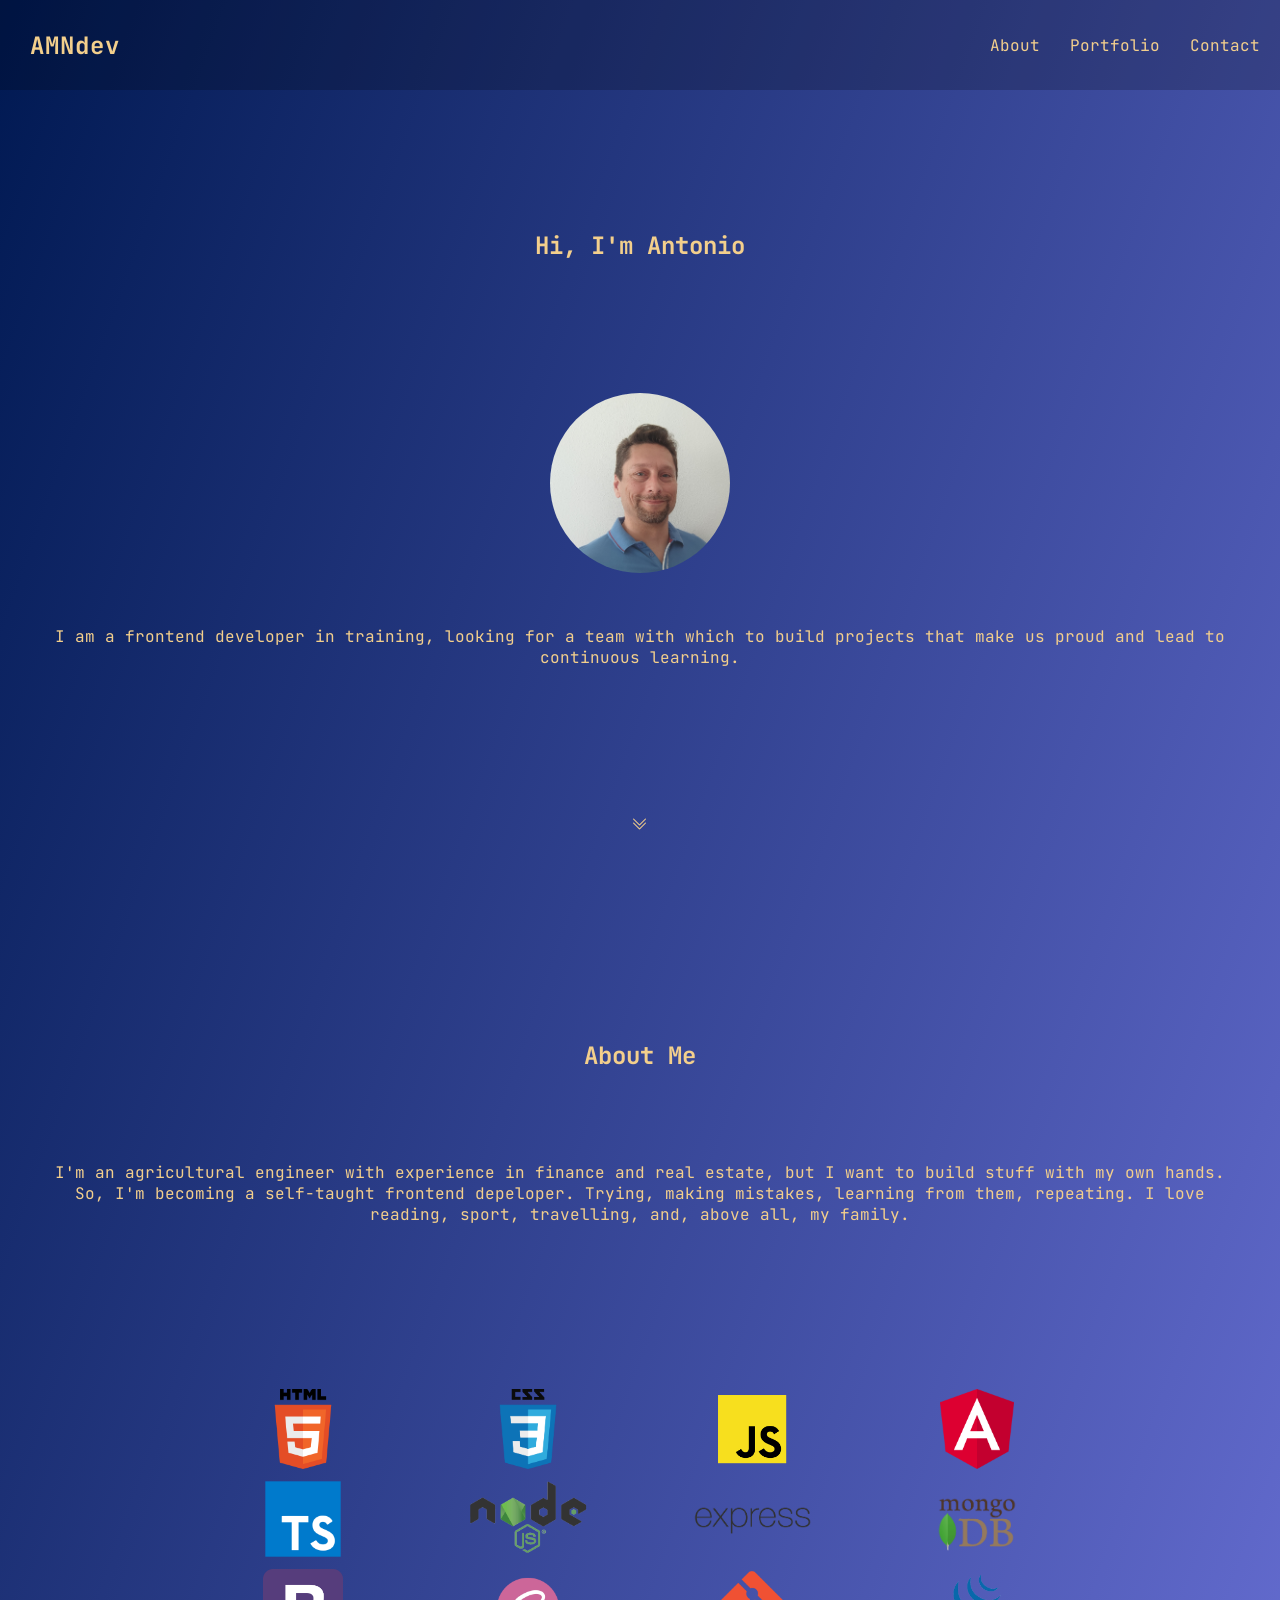
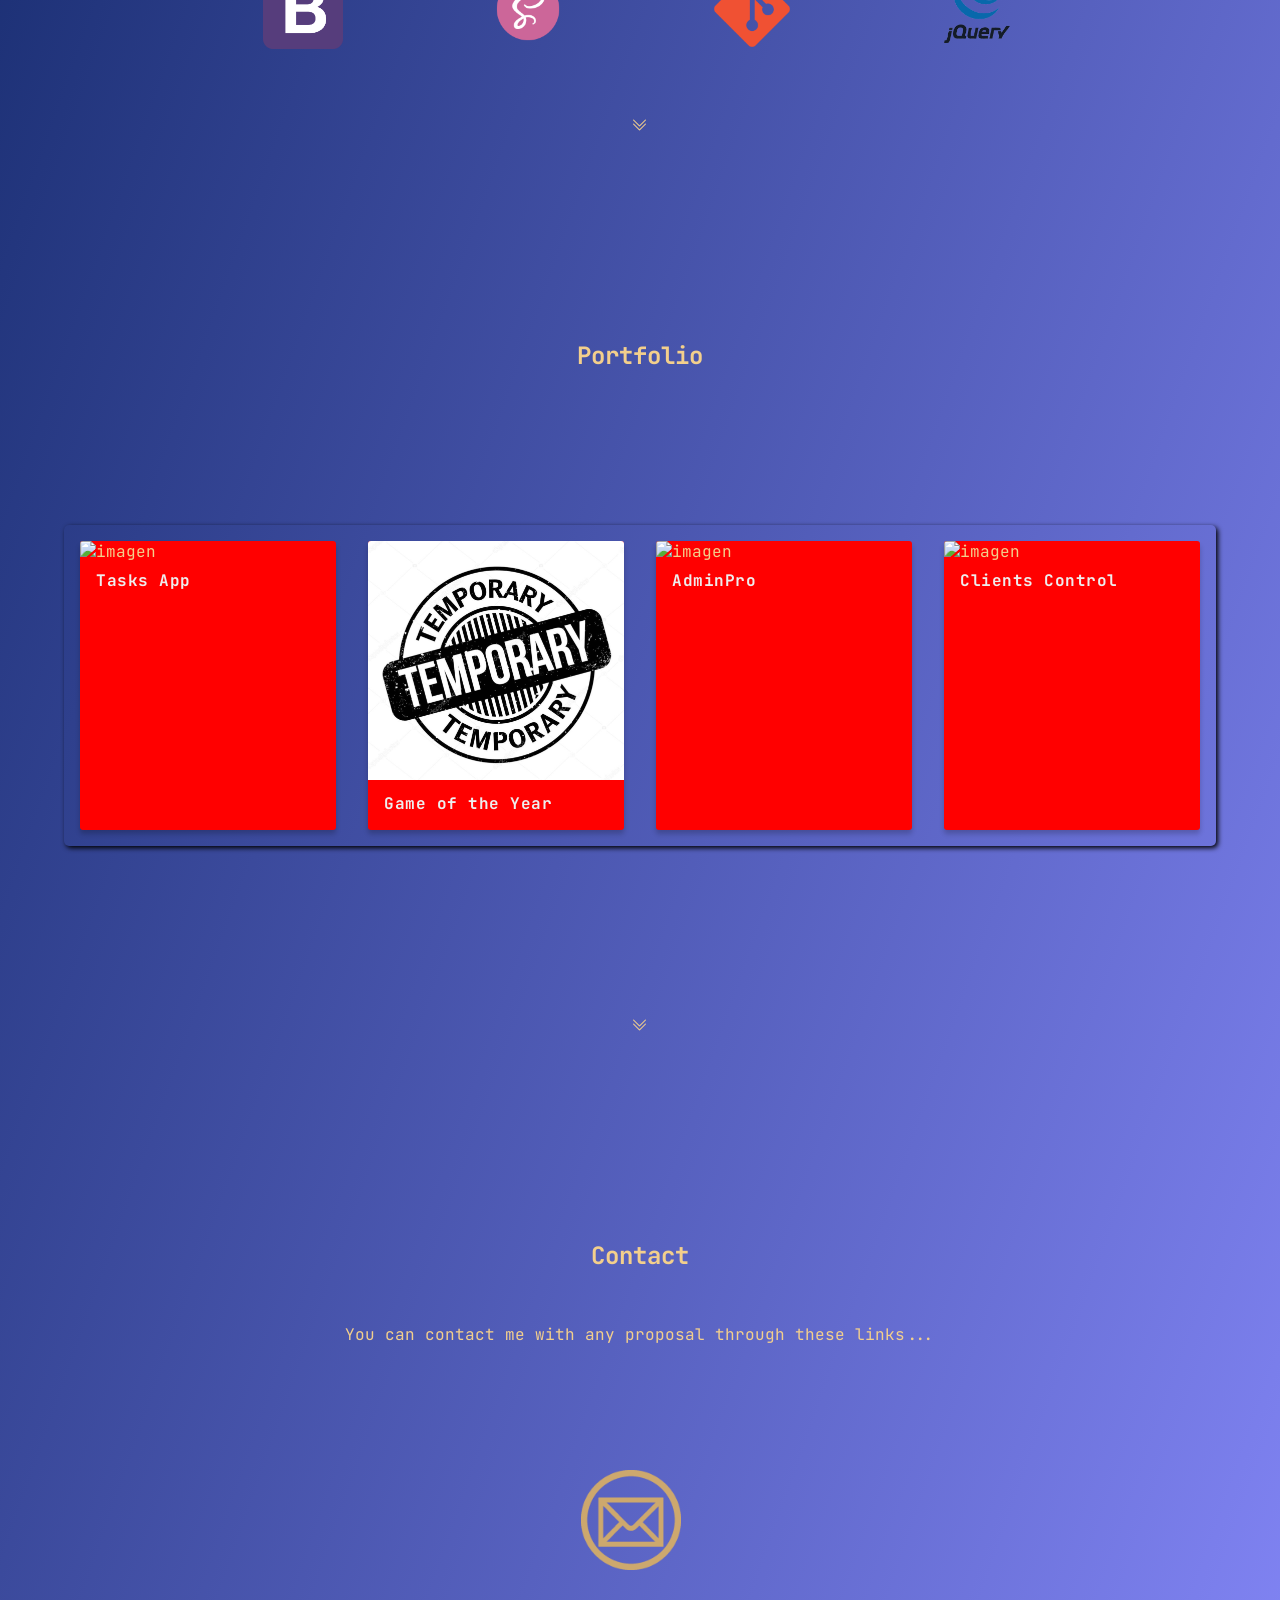
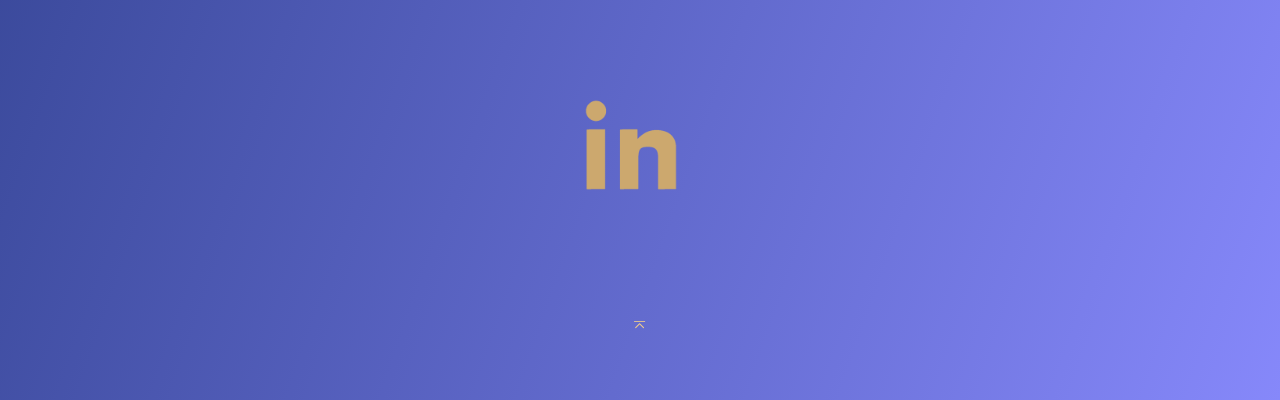
==== index.html @ 0a92b4cf "actualización porfolio" ====
<!DOCTYPE html>
<html lang="es">
  <head>
    <meta charset="UTF-8" />
    <meta http-equiv="X-UA-Compatible" content="IE=edge" />
    <meta name="viewport" content="width=device-width, initial-scale=1.0" />
    <link rel="stylesheet" href="style.css" />
    <link
      rel="stylesheet"
      href="https://cdn.jsdelivr.net/npm/bootstrap-icons@1.10.3/font/bootstrap-icons.css"
    />
    <title>AMN porftolio</title>
  </head>
  <body>
    <!-- Cabecera y menú-->
    <header id="header">
      <h1>
        <a href="#top">AMNdev</a>
      </h1>
      <nav id="nav">
        <ul>
          <li><a href="#about">About</a></li>
          <li><a href="#portfolio">Portfolio</a></li>
          <li><a href="#contact">Contact</a></li>
        </ul>
      </nav>
    </header>
    <!-- Fin de cabecera y menú -->

    <!-- Inicio Secciones -->

    <!-- sección home -->
    <section id="home">
      <h2 class="titulo">Hi, I'm Antonio</h2>

      <span class="icon">
        <img src="./assets/FotoCV.jpg" alt="image" />
      </span>
      <p>
        I am a frontend developer in training, looking for a team with which to
        build projects that make us proud and lead to continuous learning.
      </p>

      <a class="boton" href="#about">
        <button class="down">
          <i class="bi bi-chevron-double-down"></i>
        </button>
      </a>
    </section>

    <!-- sección about -->
    <section id="about">
      <h2 class="titulo">About Me</h2>

      <!-- <span class="icon">
          <img src="./assets/foto-provisional.JPG" alt="image" />
        </span> -->
      <p>
        I'm an agricultural engineer with experience in finance and real estate,
        but I want to build stuff with my own hands. So, I'm becoming a
        self-taught frontend depeloper. Trying, making mistakes, learning from
        them, repeating. I love reading, sport, travelling, and, above all, my
        family.
      </p>
      <br />
      <span class="habilidades">
        <div class="grid-item">
          <img src="./assets/html-logo.png" alt="html logo" />
        </div>
        <div class="grid-item">
          <img src="./assets/css-logo.png" alt="css logo" />
        </div>
        <div class="grid-item">
          <img src="./assets/javascript-logo.png" alt="javascript logo" />
        </div>
        <div class="grid-item">
          <img src="./assets/angular-logo.png" alt="angular logo" />
        </div>
        <div class="grid-item">
          <img src="./assets/Typescript-logo.png" alt="Typesrcript logo" />
        </div>
        <div class="grid-item">
          <img src="./assets/nodeJS-logo.png" alt="nodeJS logo" />
        </div>
        <div class="grid-item">
          <img src="./assets/express-logo.png" alt="Express logo" />
        </div>
        <div class="grid-item">
          <img src="./assets/mongodb-logo-cuadrado.png" alt="MongoDB logo" />
        </div>
        <div class="grid-item">
          <img src="./assets/bootstrap-logo.png" alt="Bootrstrap logo" />
        </div>
        <div class="grid-item">
          <img src="./assets/sass-logo.png" alt="Sass logo" />
        </div>
        <div class="grid-item">
          <img src="./assets/github-cuadrado-logo.png" alt="Github logo" />
        </div>
        <div class="grid-item">
          <img src="./assets/jQuery-logo.png" alt="jQuery logo" />
        </div>
      </span>

      <a class="boton" href="#portfolio">
        <button class="down">
          <i class="bi bi-chevron-double-down"></i>
        </button>
      </a>
    </section>

    <!-- sección portfolio -->
    <section id="portfolio">
      <h2 class="titulo">Portfolio</h2>

      <div class="container">
        <div class="card">
          <img src="./assets/Temporary.JPG" alt="imagen" />
          <div class="info">
            <h3>Tasks App</h3>
          </div>
          <div class="overview">
            <h3>Overview</h3>
            Simple tasks manager with HTML, CSS and JavaScript. Using Webpack,
            LocalStorage, SessionStorage. Project from
            <a
              href="https://www.udemy.com/course/javascript-fernando-herrera/"
              target="_blank"
              >this course</a
            >
            <hr />

            <a href="https://github.com/AMNdev/tareas-js" target="_blank"
              >Github <i class="bi bi-box-arrow-up-right"></i
            ></a>
            <br />
            <a href="https://amndev.github.io/tareas-js/" target="_blank"
              >Deployment <i class="bi bi-box-arrow-up-right"></i
            ></a>
          </div>
        </div>

        <div class="card">
          <img src="./assets/Temporary.jpg" alt="imagen" />
          <div class="info">
            <h3>Game of the Year</h3>
          </div>
          <div class="overview">
            <h3>Overview</h3>
            Real time voting app using Angular, Firebase hosting and cloud functions, Node, Express. Project from
            <a
              href="https://www.udemy.com/course/angular-avanzado-fernando-herrera/"
              target="_blank"
              >this course</a
            >
            <hr>
            <a
              href="https://firestore-grafica-8f7c4.web.app/goty"
              target="_blank"
              >Vote <i class="bi bi-box-arrow-up-right"></i
            ></a>
            <br />
            <a
              href="https://firestore-grafica-8f7c4.web.app/inicio"
              target="_blank"
              >Ranking <i class="bi bi-box-arrow-up-right"></i
            ></a>
          </div>
        </div>
        <div class="card">
          <img src="./assets/Temporary.JPG" alt="imagen" />
          <div class="info">
            <h3>AdminPro</h3>
          </div>
          <div class="overview">
            <h3>Overview</h3>
            Hospital App with MEAN stack, routes, lazy load, authentication...  Project from
            <a
              href="https://www.udemy.com/course/angular-avanzado-fernando-herrera/"
              target="_blank"
              >this course</a
            >
            <hr />
            <a
              href="https://github.com/AMNdev/angular-adv-adminpro"
              target="_blank"
              >Frontend <i class="bi bi-box-arrow-up-right"></i
            ></a>
            <br />
            <a
              href="https://github.com/AMNdev/admin-pro-backend"
              target="_blank"
              >Backend <i class="bi bi-box-arrow-up-right"></i
            ></a>
          </div>
        </div>

        <div class="card">
          <img src="./assets/Temporary.JPG" alt="imagen" />
          <div class="info">
            <h3>Clients Control</h3>
          </div>
          <div class="overview">
            <h3>Overview</h3>
            App from the course XXXX
            <hr />
            <a href="https://control-clientes-2f53d.web.app/" target="_blank"
              >Access <i class="bi bi-box-arrow-up-right"></i
            ></a>
            <br />
          </div>
        </div>
      </div>

      <a class="boton" href="#contact">
        <button class="down">
          <i class="bi bi-chevron-double-down"></i>
        </button>
      </a>
    </section>

    <!-- sección contacto -->
    <section id="contact">
      <h2 class="titulo">Contact</h2>
      <p>You can contact me with any proposal through these links...</p>

      <div id="social">
        <div class="enlaces email">
          <a href="#" class="logo">
            <img src="./assets/email2.png" alt="email" />
          </a>
          <p class="overlay">Email</p>
        </div>

        <div class="enlaces linkedin">
          <a href="#" class="logo">
            <img src="./assets/linkedin-logo-2.png" alt="LinkedIn" />
          </a>
          <p class="overlay">LinkedIn</p>
        </div>
      </div>

      <a class="boton" href="#top">
        <button class="down">
          <i class="bi bi-chevron-bar-up"></i>
        </button>
      </a>
    </section>

    <!-- Fin de Secciones -->
    <!-- Fin contenido central -->

    <!--
         <footer id="footer">
        <p>© desarrollado por WestDevelop</p>
        <p>Más en <a href="#">westdevelop.com</a></p>
      </footer> 
    -->
  </body>
</html>
---- style.css ----
/* fuentes */
@import url("https://fonts.googleapis.com/css2?family=JetBrains+Mono&display=swap");

/* variables */
:root {
  --letra: #f3cf8c;
  --color1: #001952;
  --color2: #8688fa;
}

/* Configuración general */
* {
  margin: 0;
  padding: 0;
  box-sizing: border-box;
  font-size: 1rem;
  font-family: "JetBrains Mono", monospace;
  text-decoration: none;
}

html {
  scroll-behavior: smooth;
  background: linear-gradient(to bottom right, var(--color1), var(--color2));
  color: var(--letra);
}

/* Header y footer */

header {
  width: 100%;
  height: 10vh;
  display: flex;
  justify-content: space-between;
  align-items: center;
  position: sticky;
  top: 0;
  z-index: 10;
  background: rgba(0, 0, 0, 0.2);
}

header a {
  color: var(--letra);
}

header h1 {
  display: block;
  margin: 30px;
  letter-spacing: 1px;
}
header h1 a {
  font-size: x-large;
}

header ul {
  margin-right: 10px;
}

header ul li {
  margin: 10px;
  display: inline-block;
}

header a:hover {
  text-decoration: underline;
  text-shadow: 0px 1px 5px rgba(0, 0, 0, 0.5);
}

footer {
  height: 8vh;
  text-align: center;
  display: flex;
  flex-direction: column;
  justify-content: center;
}

/* Secciones */

section {
  height: 100vh;
  width: 100%;
  display: flex;
  flex-direction: column;
  justify-content: space-between;
  align-items: center;
  align-content: center;
  padding: 50px;
}

section h2 {
  margin-top: 10vh;
  font-size: x-large;
}

section .icon img {
  height: 20vh;
  border-radius: 50%;
}

section p {
  text-align: center;
}

button {
  position: relative;
  height: 50px;
  width: 50px;
  cursor: pointer;
  font-size: larger;
  background-color: transparent;
  border-radius: 50%;
  border: none;
  color: var(--letra);
  padding: 10px;
  text-align: center;
  text-decoration: none;
  display: block;
  font-size: 16px;
  transition: 0.5s;
}

button:hover {
  background: rgba(255, 255, 255, 0.3);
}

.icon {
  height: 100px;
}

#home {
  height: 90vh;
}

/* About */

.habilidades {
  width: 80vw;
  height: 20vh;
  display: grid;
  grid-template-columns: auto auto auto auto;
  gap: 10px;
  /* justify-content: space-between; */
  /* justify-content: center; */
  justify-content: space-evenly;
  align-content: center;
}

.grid-item {
  height: 80px;
  width: 80px;
  display: flex;
  justify-content: center;
}

.grid-item img {
  height: 100%;
}

/* tarjetas Portfolio*/

.container {
  align-self: center;
  display: flex;
  flex-wrap: wrap;
  justify-content: space-around;
  overflow: auto;
  border-radius: 5px;
  box-shadow: 2px 2px 5px black;
}

.card {
  width: 20vw;
  min-width: 250px;
  margin: 1rem;
  background-color: red;
  box-shadow: 0 4px 5px rgba(0, 0, 0, 0.2);
  position: relative;
  overflow: hidden;
  border-radius: 3px;
}
.card img {
  width: 100%;
}
.info {
  color: #eee;
  display: flex;
  align-items: center;
  justify-content: space-between;
  padding: 0.5rem 1rem 1rem;
  letter-spacing: 0.5px;
}
.info h3 {
  margin-top: 0;
}

.overview {
  background-color: #fff;
  color: var(--color1);
  padding: 2rem;
  position: absolute;
  left: 0;
  bottom: 0;
  right: 0;
  max-height: 100%;
  transform: translateY(101%);
  transition: transform 0.3s ease-in;
  overflow: auto;
}
.card:hover .overview {
  transform: translateY(0);
}

/* contacto */

#social {
  height: 50vh;
  display: flex;
  flex-direction: column;
  align-content: center;
  justify-content: space-around;
}

#social a {
  text-decoration: none;
  font-size: 30px;
  margin: 10px 0 20px 20px;
}

.enlaces {
  width: 100%;
  align-items: baseline;
  margin: 30px;
}

.logo img {
  height: 100px;
  opacity: 0.9;
}

#social .overlay {
  letter-spacing: 1px;
  text-shadow: 0px 0px 1px #ccc;
  margin: -51px 0px 0px 70px;
  cursor: pointer;
  transform: translate(-40%, -100%);
  opacity: 0;
  transition: all 400ms ease-in;
}
#social div:hover .overlay {
  opacity: 1;
  transform: translate(100%, -100%);
}

/* media query 441px tablet */
/* enlaces contacto aparecerán debajo */
@media screen and (max-width: 441px) {
  header {
    padding-top: 5px;
    flex-direction: column;
    align-content: space-around;
    justify-content: center;
  }
  header h1 {
    margin: 3px;
  }
  header h1 a {
    font-size: large;
  }

  header ul {
    margin-right: 2px;
  }

  header ul li {
    display: inline-block;
  }

  section {
    padding: 15px;
  }
  p {
    font-size: small;
    flex-direction: column;
    justify-content: center;
  }

  .habilidades {
    width: 100vw;
    height: 20vh;
    justify-content: space-between;
    align-content: center;
  }

  .grid-item {
    height: 40px;
    width: 40px;
    margin: 10px;
  }

  .card {
    min-width: 200px;
  }

  #social .overlay {
    margin-top: 5px;
    letter-spacing: 1px;
    text-shadow: 0px 0px 1px #ccc;
    cursor: pointer;
    transform: translate(-10%, -0%);
    opacity: 1;
    transition: none;
  }
  #social div:hover .overlay {
    opacity: 1;
    transform: none;
  }
}

/* media query 1400px pantalla grande */
@media screen and (min-width: 1400px) {
  body {
    width: 80vw;
    margin: 0 auto;
    /* padding-top: 5px;
    flex-direction: column;
    align-content: space-around;
    justify-content: center; */
  }
  section {
    padding: 0;
    justify-content: space-around;
  }

  .card {
    width: 15vw;
   
    
  }
}
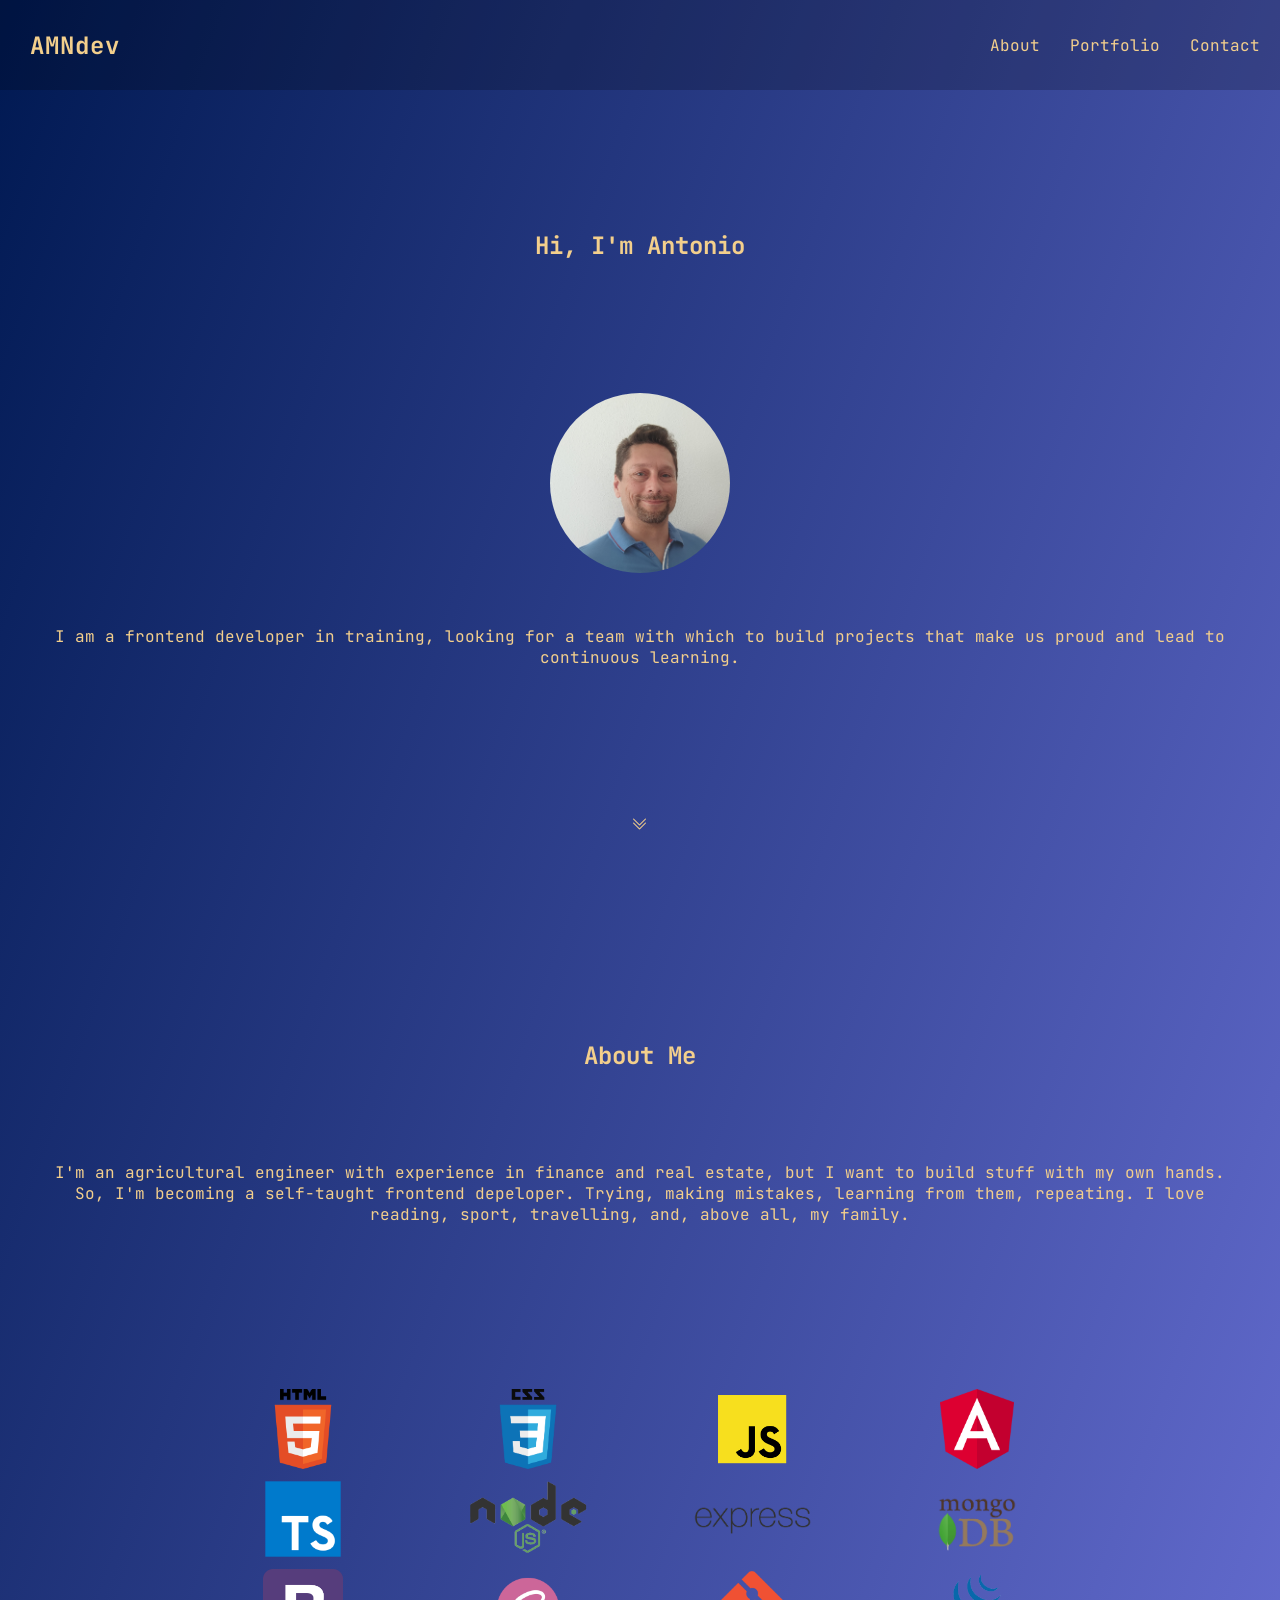
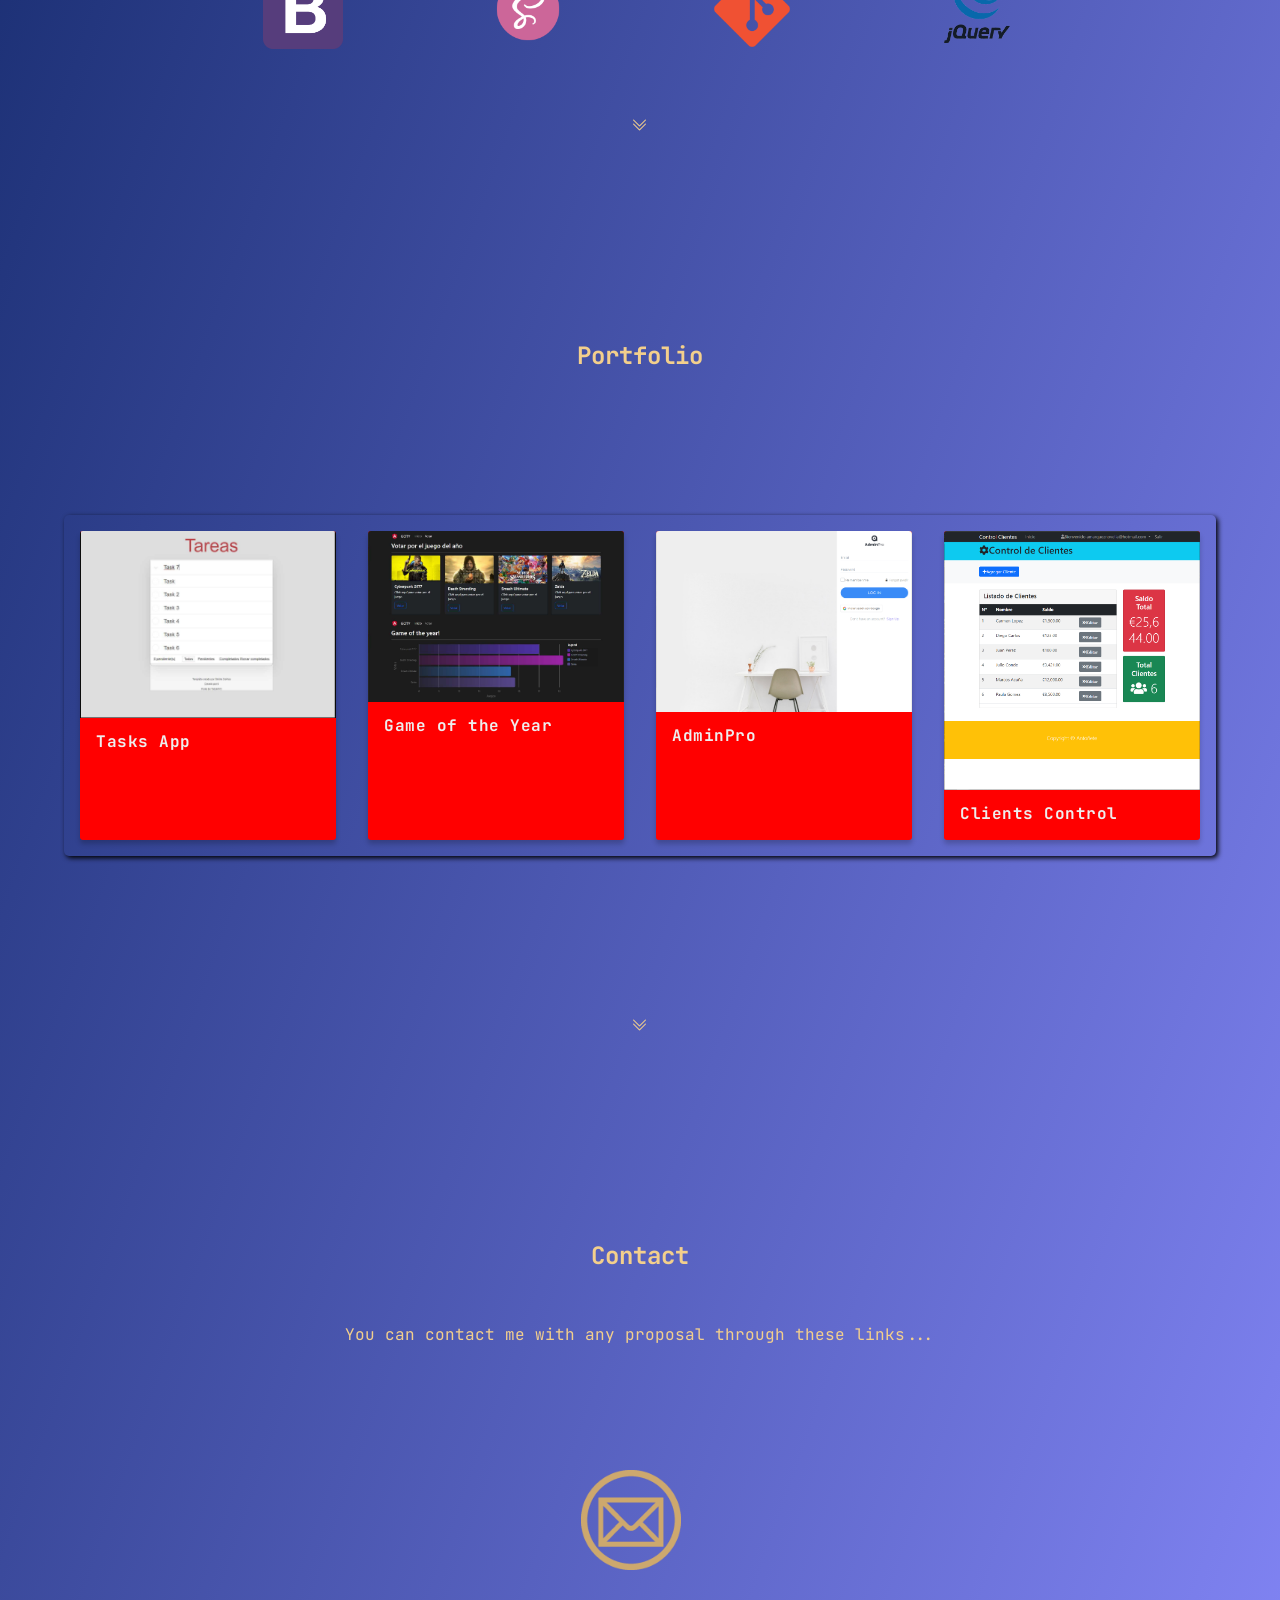
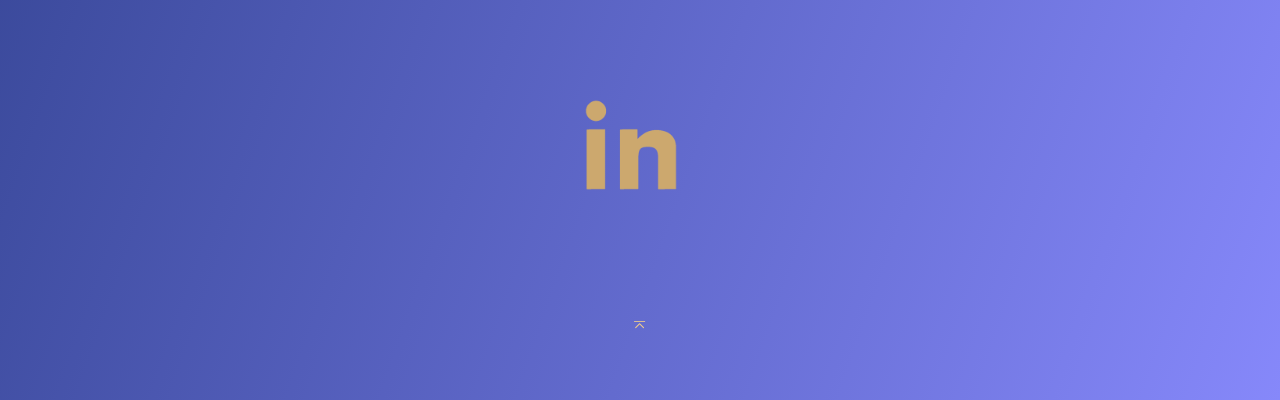
==== commit 99620977: "Version 1.0" ====
--- a/index.html
+++ b/index.html
@@ -115,7 +115,7 @@
 
       <div class="container">
         <div class="card">
-          <img src="./assets/Temporary.JPG" alt="imagen" />
+          <img src="./assets/Tareas.jpg" alt="imagen" />
           <div class="info">
             <h3>Tasks App</h3>
           </div>
@@ -141,7 +141,7 @@
         </div>
 
         <div class="card">
-          <img src="./assets/Temporary.jpg" alt="imagen" />
+          <img src="./assets/Goty.jpg" alt="imagen" />
           <div class="info">
             <h3>Game of the Year</h3>
           </div>
@@ -168,13 +168,13 @@
           </div>
         </div>
         <div class="card">
-          <img src="./assets/Temporary.JPG" alt="imagen" />
+          <img src="./assets/Adminpro.png" alt="imagen" />
           <div class="info">
             <h3>AdminPro</h3>
           </div>
           <div class="overview">
             <h3>Overview</h3>
-            Hospital App with MEAN stack, routes, lazy load, authentication...  Project from
+            Hospital App with MEAN stack, routes, lazy load, authentication... Project from
             <a
               href="https://www.udemy.com/course/angular-avanzado-fernando-herrera/"
               target="_blank"
@@ -196,13 +196,18 @@
         </div>
 
         <div class="card">
-          <img src="./assets/Temporary.JPG" alt="imagen" />
+          <img src="./assets/ControlClientes.png" alt="imagen" />
           <div class="info">
             <h3>Clients Control</h3>
           </div>
           <div class="overview">
             <h3>Overview</h3>
-            App from the course XXXX
+            Simple control app with Cloud Firestore, Bootstrap, jQuery, authentication, guards... Project from
+            <a
+              href="https://www.udemy.com/course/angular-de-cero-a-experto-angular-2-framework-javascript-html-css/"
+              target="_blank"
+              >this course</a
+            >
             <hr />
             <a href="https://control-clientes-2f53d.web.app/" target="_blank"
               >Access <i class="bi bi-box-arrow-up-right"></i
@@ -226,14 +231,14 @@
 
       <div id="social">
         <div class="enlaces email">
-          <a href="#" class="logo">
+          <a href="mailto:amarqueznovella@hotmail.com?subject=I+saw+your+porfolio" target="_blank" class="logo">
             <img src="./assets/email2.png" alt="email" />
           </a>
           <p class="overlay">Email</p>
         </div>
 
         <div class="enlaces linkedin">
-          <a href="#" class="logo">
+          <a href="https://www.linkedin.com/in/antoniomarqueznovella/" target="_blank" class="logo">
             <img src="./assets/linkedin-logo-2.png" alt="LinkedIn" />
           </a>
           <p class="overlay">LinkedIn</p>
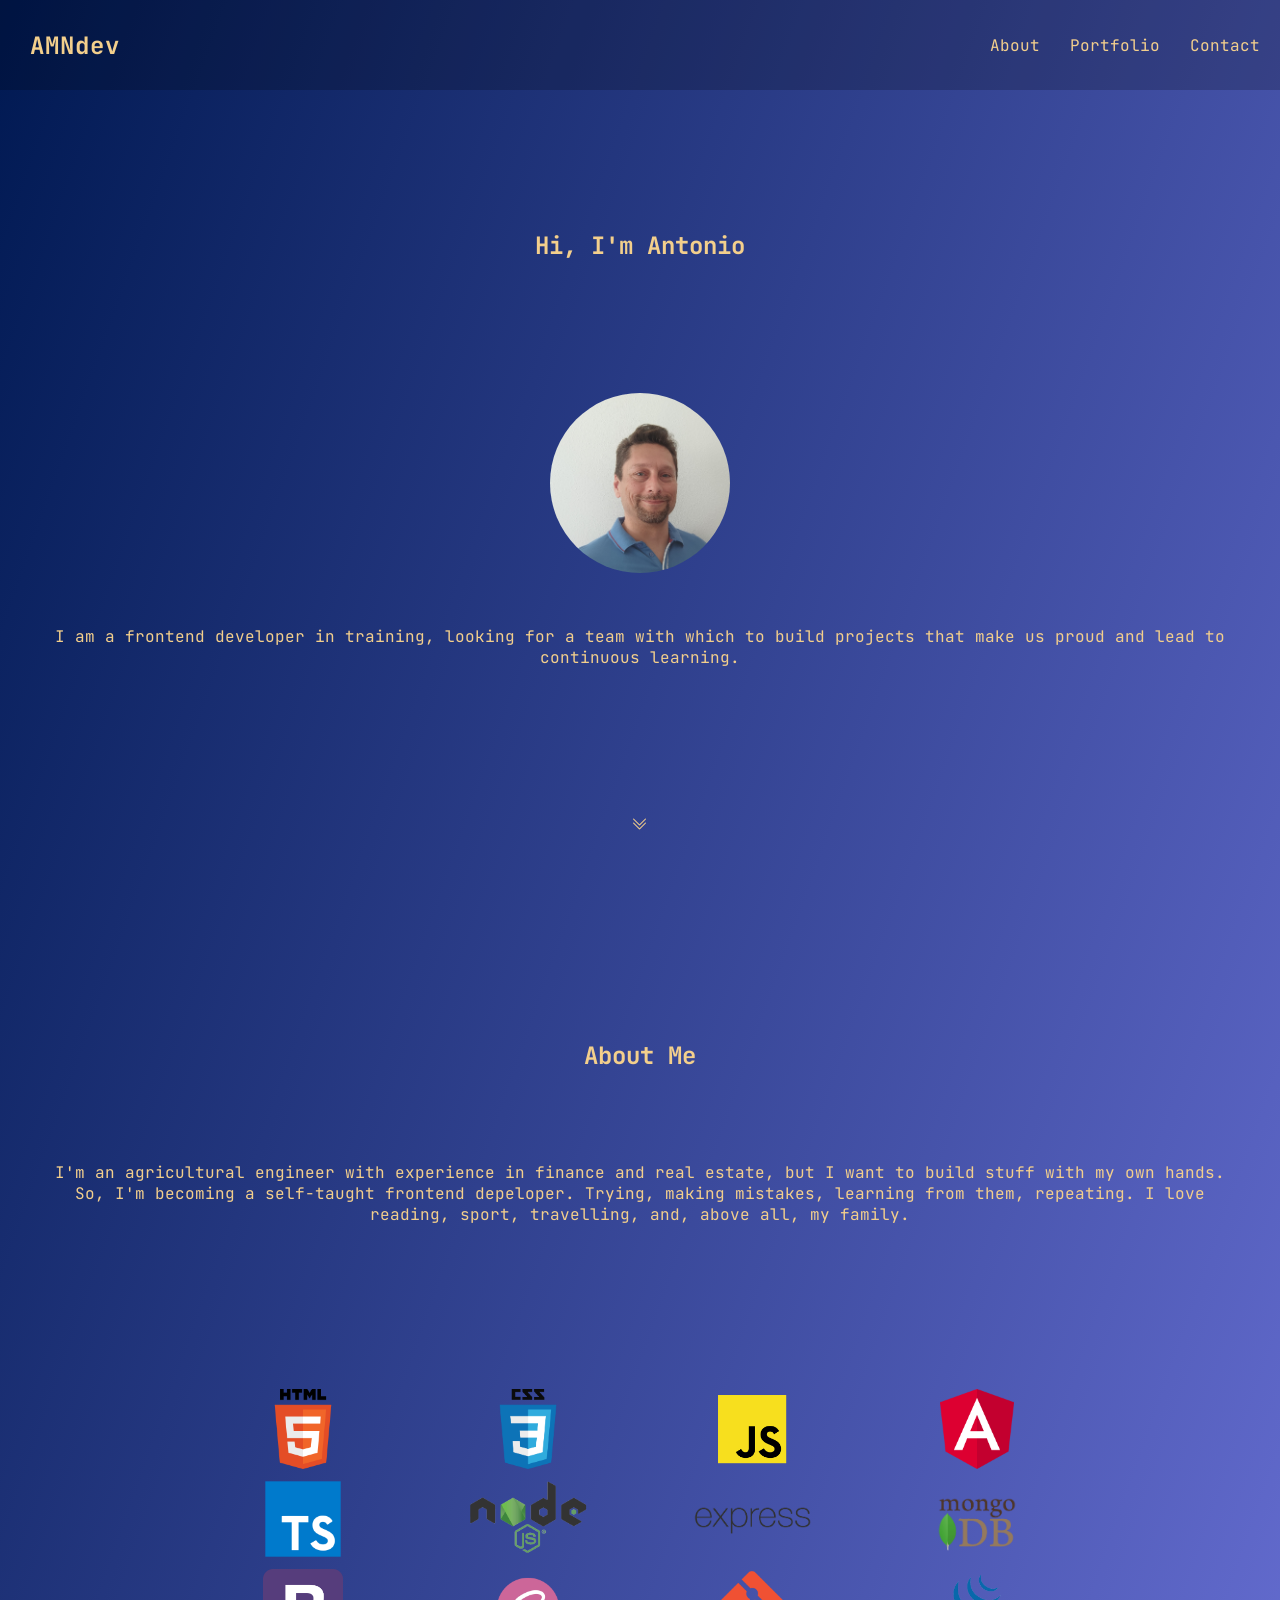
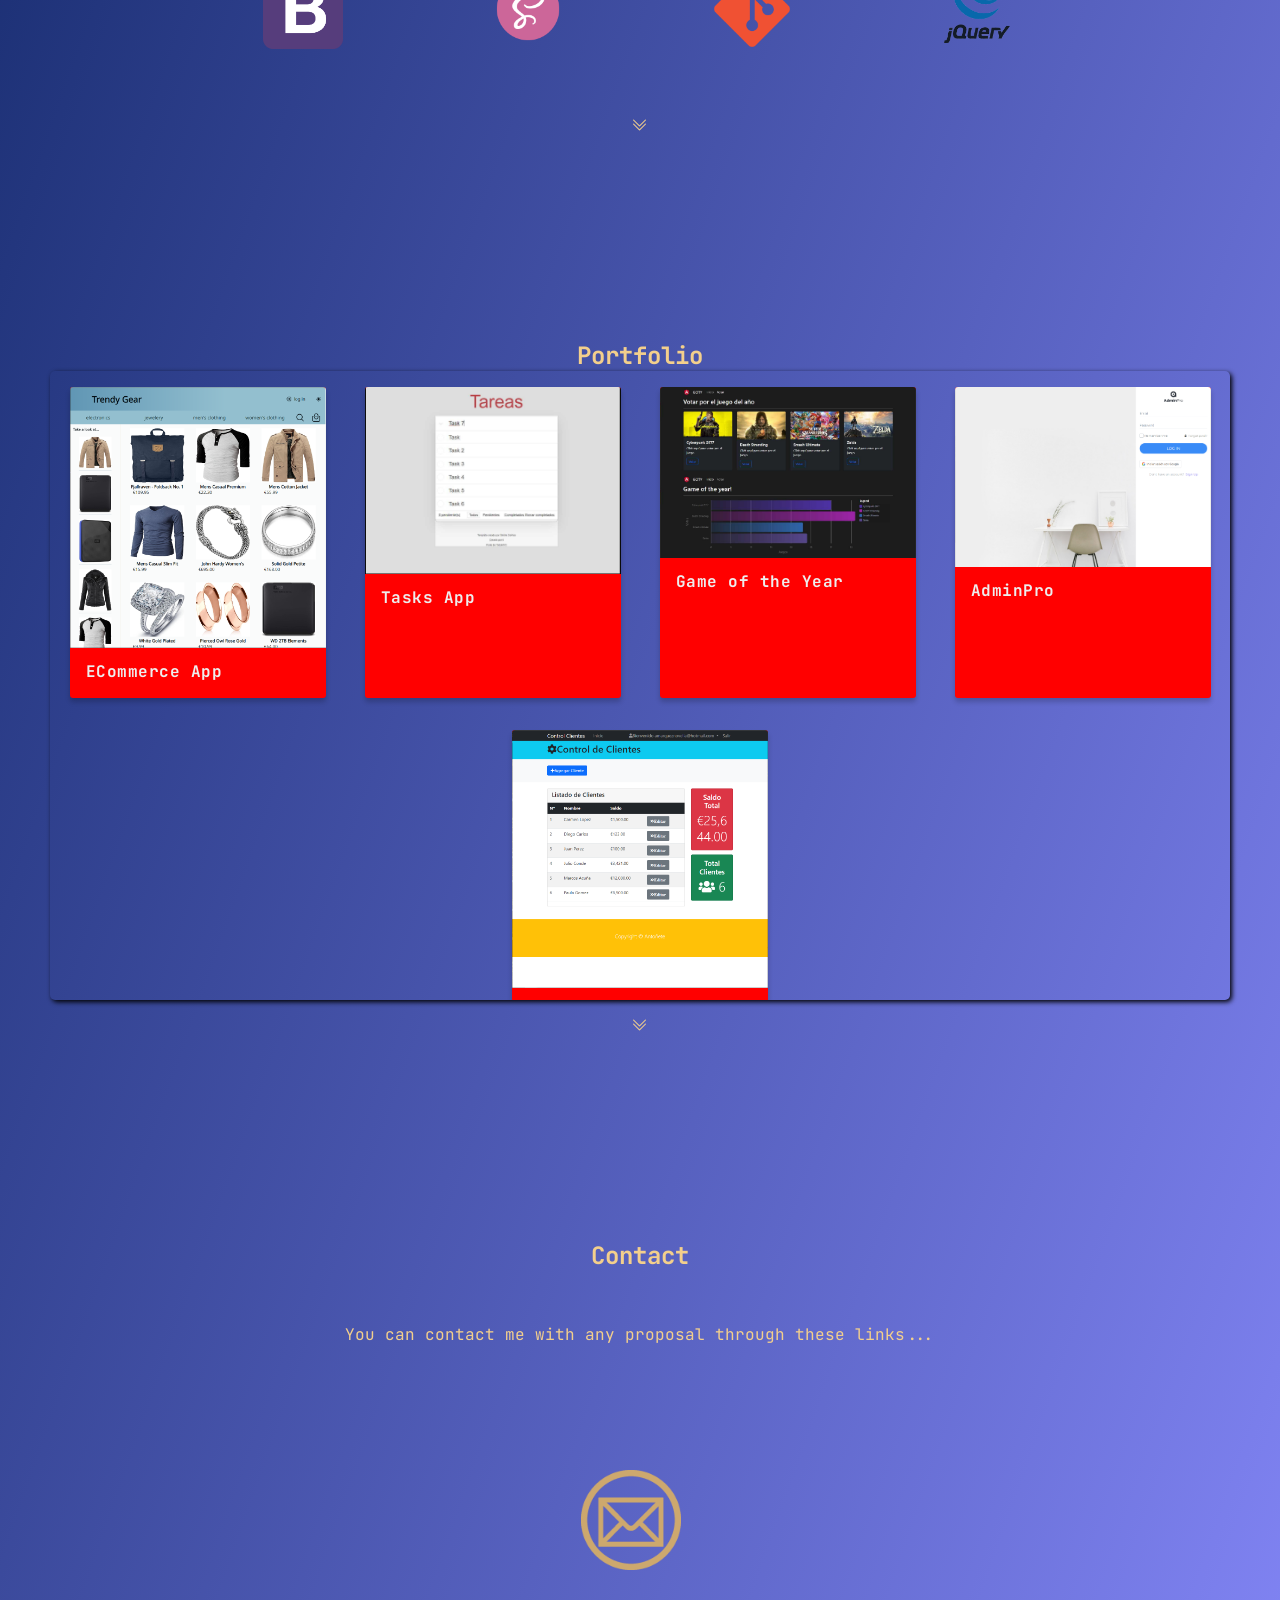
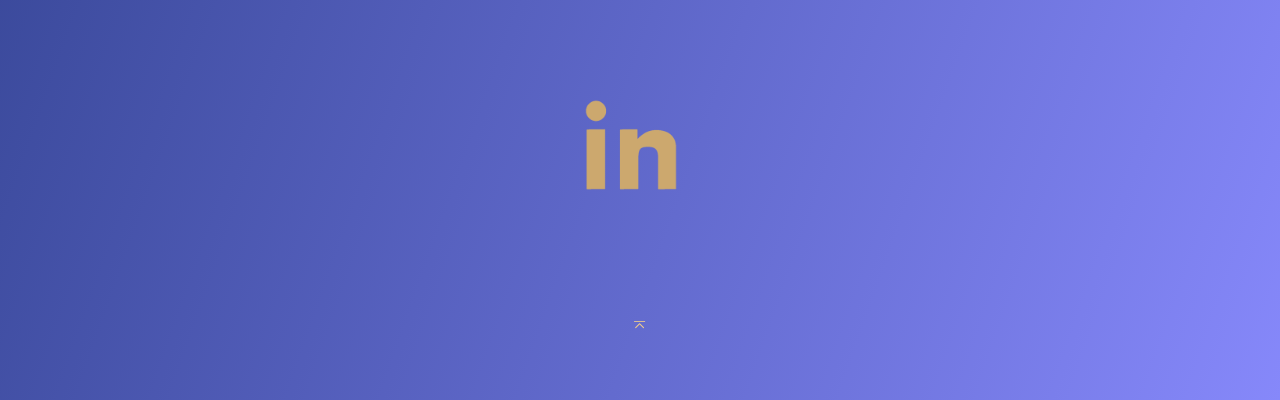
==== commit 3326aae7: "added eCommerce" ====
--- a/index.html
+++ b/index.html
@@ -114,6 +114,29 @@
       <h2 class="titulo">Portfolio</h2>
 
       <div class="container">
+        
+        <div class="card">
+          <img src="./assets/ecomerce.png" alt="imagen" />
+          <div class="info">
+            <h3>ECommerce App</h3>
+          </div>
+          <div class="overview">
+            <h3>Overview</h3>
+            Made from scratch, powered by Angular 16, excels in efficiency. It harnesses the FakestoreAPI for dynamic data, implements lazy loading for swift content delivery, and SweetAlert 2 adds its touch.
+            <hr />
+
+            <a href="https://github.com/AMNdev/eCommerce-Angular" target="_blank"
+              >Github <i class="bi bi-box-arrow-up-right"></i
+            ></a>
+            <br />
+            <a href="https://ecommerce-amndev.netlify.app" target="_blank"
+              >Deployment <i class="bi bi-box-arrow-up-right"></i
+            ></a>
+          </div>
+        </div>
+
+
+        
         <div class="card">
           <img src="./assets/Tareas.jpg" alt="imagen" />
           <div class="info">
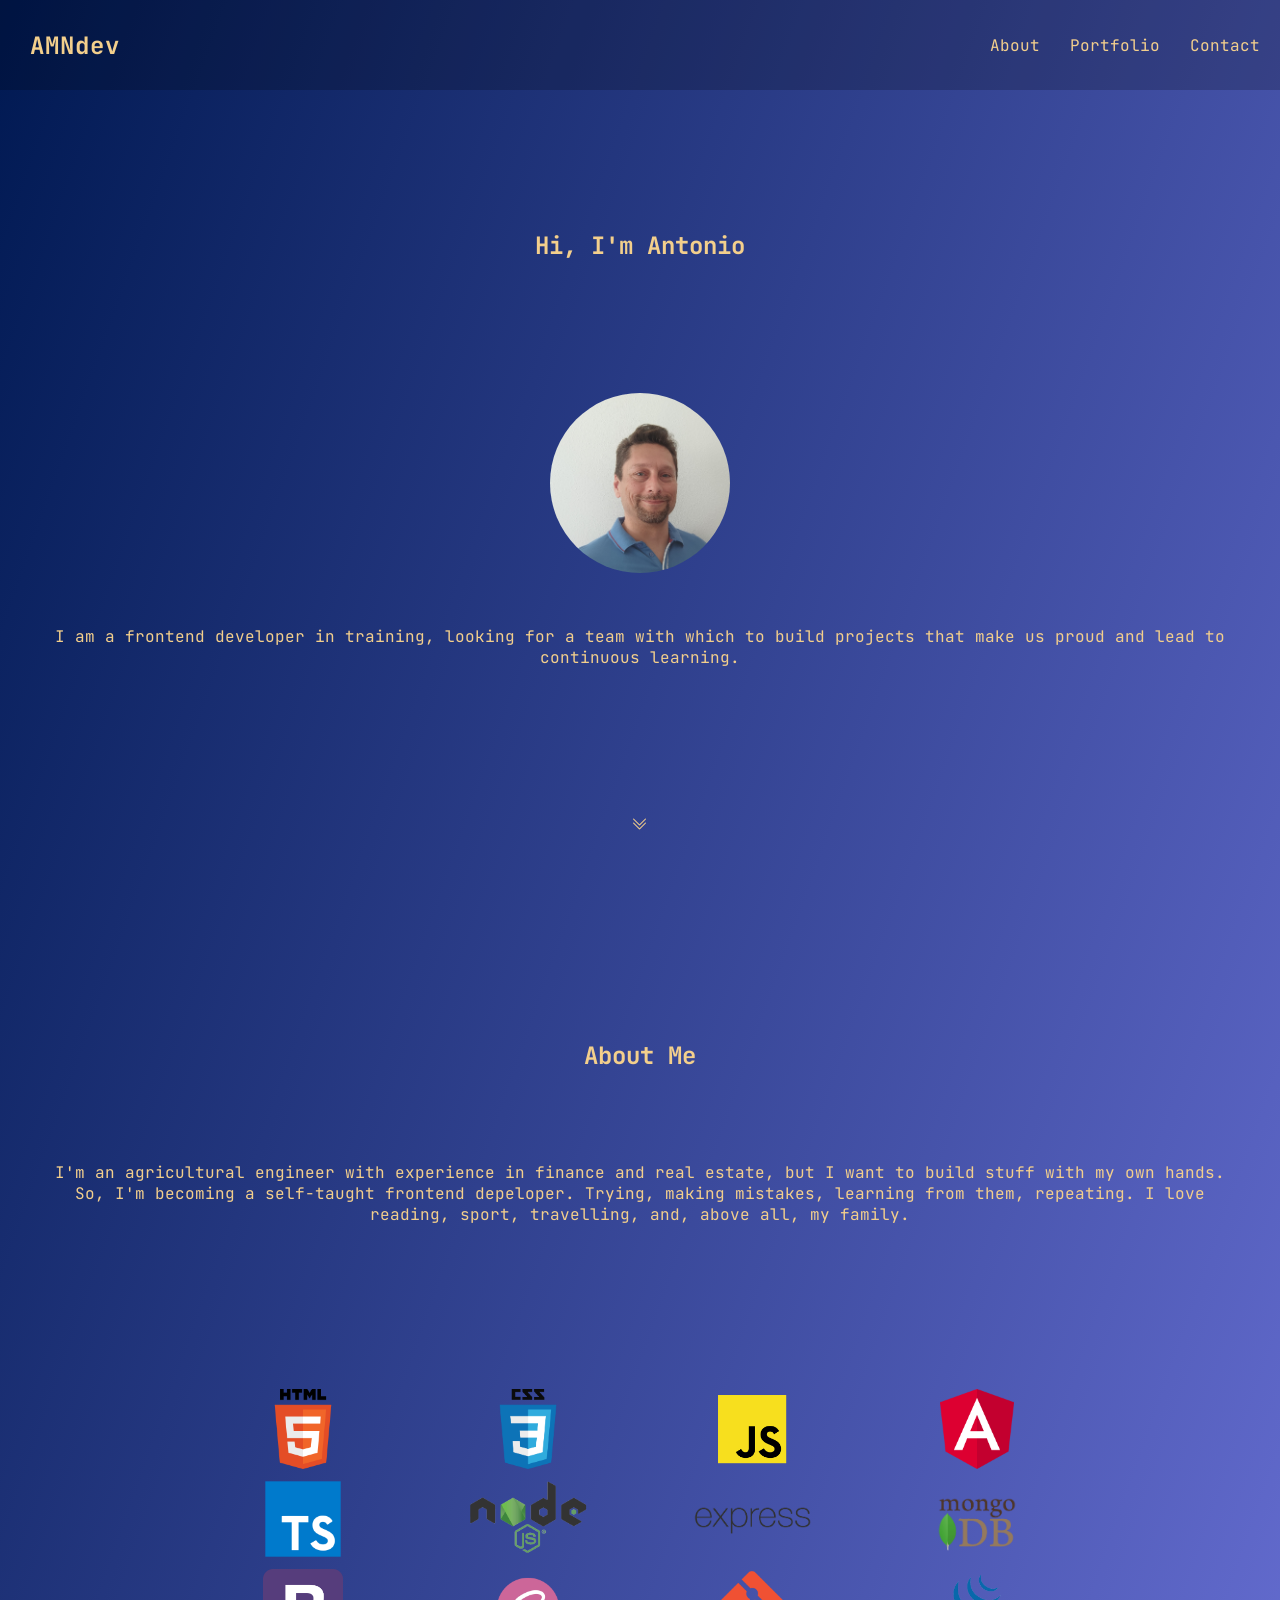
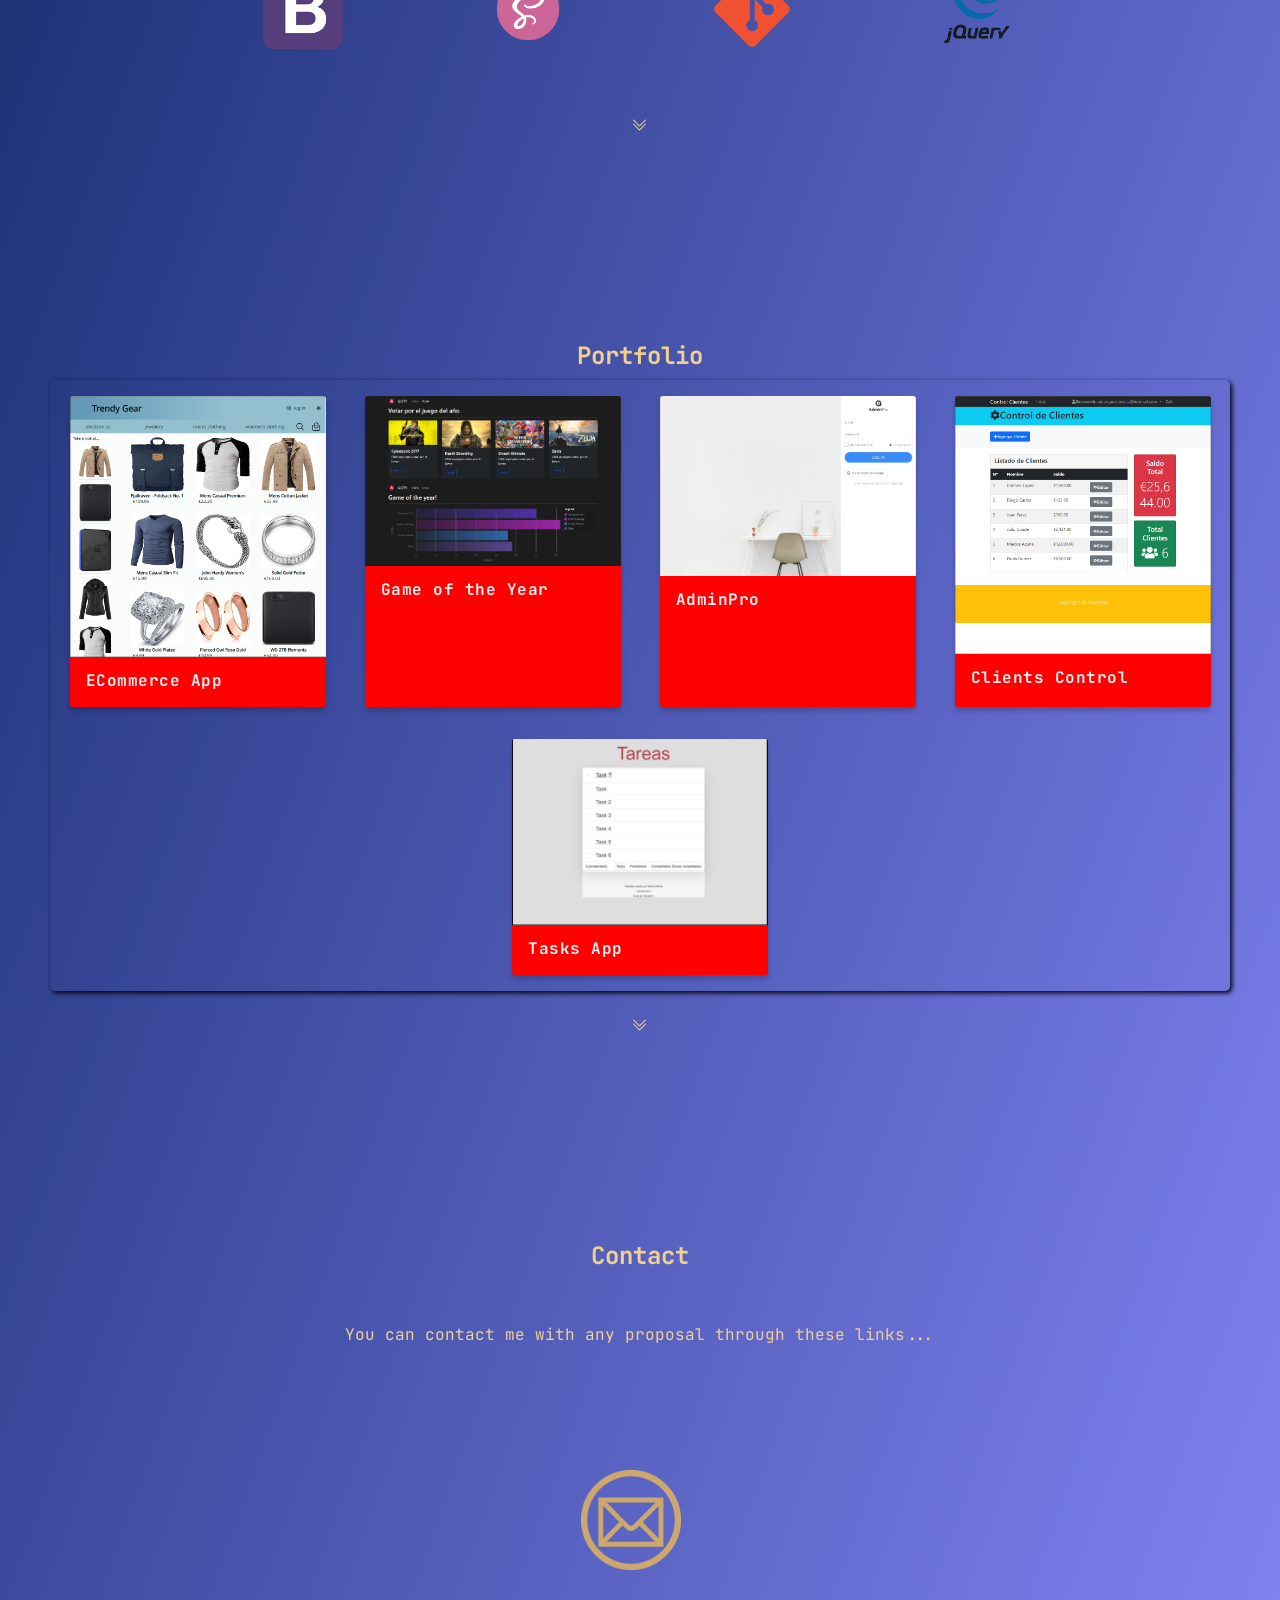
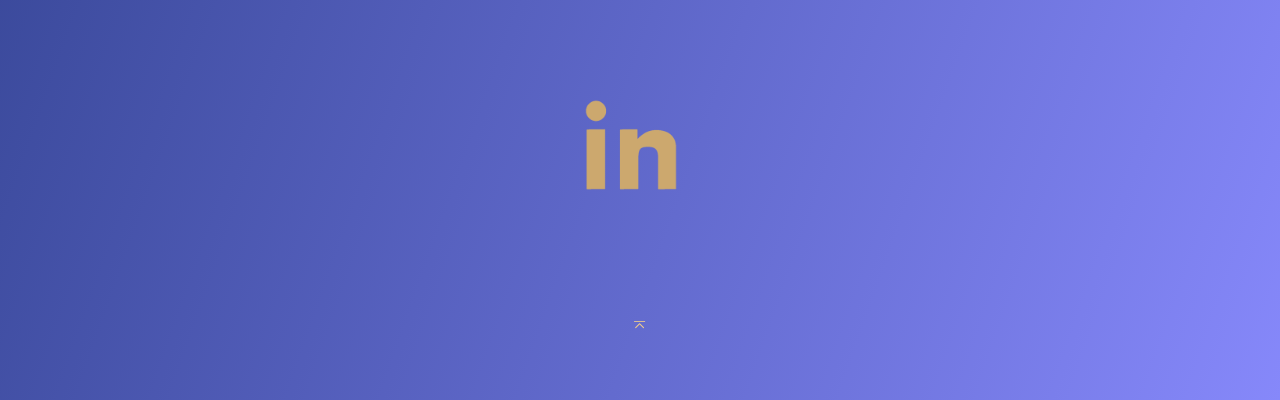
==== commit 15ab6188: "reorder porfolio" ====
--- a/index.html
+++ b/index.html
@@ -1,288 +1,266 @@
 <!DOCTYPE html>
 <html lang="es">
-  <head>
-    <meta charset="UTF-8" />
-    <meta http-equiv="X-UA-Compatible" content="IE=edge" />
-    <meta name="viewport" content="width=device-width, initial-scale=1.0" />
-    <link rel="stylesheet" href="style.css" />
-    <link
-      rel="stylesheet"
-      href="https://cdn.jsdelivr.net/npm/bootstrap-icons@1.10.3/font/bootstrap-icons.css"
-    />
-    <title>AMN porftolio</title>
-  </head>
-  <body>
-    <!-- Cabecera y menú-->
-    <header id="header">
-      <h1>
-        <a href="#top">AMNdev</a>
-      </h1>
-      <nav id="nav">
-        <ul>
-          <li><a href="#about">About</a></li>
-          <li><a href="#portfolio">Portfolio</a></li>
-          <li><a href="#contact">Contact</a></li>
-        </ul>
-      </nav>
-    </header>
-    <!-- Fin de cabecera y menú -->
-
-    <!-- Inicio Secciones -->
-
-    <!-- sección home -->
-    <section id="home">
-      <h2 class="titulo">Hi, I'm Antonio</h2>
-
-      <span class="icon">
-        <img src="./assets/FotoCV.jpg" alt="image" />
-      </span>
-      <p>
-        I am a frontend developer in training, looking for a team with which to
-        build projects that make us proud and lead to continuous learning.
-      </p>
-
-      <a class="boton" href="#about">
-        <button class="down">
-          <i class="bi bi-chevron-double-down"></i>
-        </button>
-      </a>
-    </section>
-
-    <!-- sección about -->
-    <section id="about">
-      <h2 class="titulo">About Me</h2>
-
-      <!-- <span class="icon">
+
+<head>
+  <meta charset="UTF-8" />
+  <meta http-equiv="X-UA-Compatible" content="IE=edge" />
+  <meta name="viewport" content="width=device-width, initial-scale=1.0" />
+  <link rel="stylesheet" href="style.css" />
+  <link rel="stylesheet" href="https://cdn.jsdelivr.net/npm/bootstrap-icons@1.10.3/font/bootstrap-icons.css" />
+  <title>AMN porftolio</title>
+</head>
+
+<body>
+  <!-- Cabecera y menú-->
+  <header id="header">
+    <h1>
+      <a href="#top">AMNdev</a>
+    </h1>
+    <nav id="nav">
+      <ul>
+        <li><a href="#about">About</a></li>
+        <li><a href="#portfolio">Portfolio</a></li>
+        <li><a href="#contact">Contact</a></li>
+      </ul>
+    </nav>
+  </header>
+  <!-- Fin de cabecera y menú -->
+
+  <!-- Inicio Secciones -->
+
+  <!-- sección home -->
+  <section id="home">
+    <h2 class="titulo">Hi, I'm Antonio</h2>
+
+    <span class="icon">
+      <img src="./assets/FotoCV.jpg" alt="image" />
+    </span>
+    <p>
+      I am a frontend developer in training, looking for a team with which to
+      build projects that make us proud and lead to continuous learning.
+    </p>
+
+    <a class="boton" href="#about">
+      <button class="down">
+        <i class="bi bi-chevron-double-down"></i>
+      </button>
+    </a>
+  </section>
+
+  <!-- sección about -->
+  <section id="about">
+    <h2 class="titulo">About Me</h2>
+
+    <!-- <span class="icon">
           <img src="./assets/foto-provisional.JPG" alt="image" />
         </span> -->
-      <p>
-        I'm an agricultural engineer with experience in finance and real estate,
-        but I want to build stuff with my own hands. So, I'm becoming a
-        self-taught frontend depeloper. Trying, making mistakes, learning from
-        them, repeating. I love reading, sport, travelling, and, above all, my
-        family.
-      </p>
-      <br />
-      <span class="habilidades">
-        <div class="grid-item">
-          <img src="./assets/html-logo.png" alt="html logo" />
-        </div>
-        <div class="grid-item">
-          <img src="./assets/css-logo.png" alt="css logo" />
-        </div>
-        <div class="grid-item">
-          <img src="./assets/javascript-logo.png" alt="javascript logo" />
-        </div>
-        <div class="grid-item">
-          <img src="./assets/angular-logo.png" alt="angular logo" />
-        </div>
-        <div class="grid-item">
-          <img src="./assets/Typescript-logo.png" alt="Typesrcript logo" />
-        </div>
-        <div class="grid-item">
-          <img src="./assets/nodeJS-logo.png" alt="nodeJS logo" />
-        </div>
-        <div class="grid-item">
-          <img src="./assets/express-logo.png" alt="Express logo" />
-        </div>
-        <div class="grid-item">
-          <img src="./assets/mongodb-logo-cuadrado.png" alt="MongoDB logo" />
-        </div>
-        <div class="grid-item">
-          <img src="./assets/bootstrap-logo.png" alt="Bootrstrap logo" />
-        </div>
-        <div class="grid-item">
-          <img src="./assets/sass-logo.png" alt="Sass logo" />
-        </div>
-        <div class="grid-item">
-          <img src="./assets/github-cuadrado-logo.png" alt="Github logo" />
-        </div>
-        <div class="grid-item">
-          <img src="./assets/jQuery-logo.png" alt="jQuery logo" />
-        </div>
-      </span>
-
-      <a class="boton" href="#portfolio">
-        <button class="down">
-          <i class="bi bi-chevron-double-down"></i>
-        </button>
-      </a>
-    </section>
-
-    <!-- sección portfolio -->
-    <section id="portfolio">
-      <h2 class="titulo">Portfolio</h2>
-
-      <div class="container">
-        
-        <div class="card">
-          <img src="./assets/ecomerce.png" alt="imagen" />
-          <div class="info">
-            <h3>ECommerce App</h3>
-          </div>
-          <div class="overview">
-            <h3>Overview</h3>
-            Made from scratch, powered by Angular 16, excels in efficiency. It harnesses the FakestoreAPI for dynamic data, implements lazy loading for swift content delivery, and SweetAlert 2 adds its touch.
-            <hr />
-
-            <a href="https://github.com/AMNdev/eCommerce-Angular" target="_blank"
-              >Github <i class="bi bi-box-arrow-up-right"></i
-            ></a>
-            <br />
-            <a href="https://ecommerce-amndev.netlify.app" target="_blank"
-              >Deployment <i class="bi bi-box-arrow-up-right"></i
-            ></a>
-          </div>
-        </div>
-
-
-        
-        <div class="card">
-          <img src="./assets/Tareas.jpg" alt="imagen" />
-          <div class="info">
-            <h3>Tasks App</h3>
-          </div>
-          <div class="overview">
-            <h3>Overview</h3>
-            Simple tasks manager with HTML, CSS and JavaScript. Using Webpack,
-            LocalStorage, SessionStorage. Project from
-            <a
-              href="https://www.udemy.com/course/javascript-fernando-herrera/"
-              target="_blank"
-              >this course</a
-            >
-            <hr />
-
-            <a href="https://github.com/AMNdev/tareas-js" target="_blank"
-              >Github <i class="bi bi-box-arrow-up-right"></i
-            ></a>
-            <br />
-            <a href="https://amndev.github.io/tareas-js/" target="_blank"
-              >Deployment <i class="bi bi-box-arrow-up-right"></i
-            ></a>
-          </div>
-        </div>
-
-        <div class="card">
-          <img src="./assets/Goty.jpg" alt="imagen" />
-          <div class="info">
-            <h3>Game of the Year</h3>
-          </div>
-          <div class="overview">
-            <h3>Overview</h3>
-            Real time voting app using Angular, Firebase hosting and cloud functions, Node, Express. Project from
-            <a
-              href="https://www.udemy.com/course/angular-avanzado-fernando-herrera/"
-              target="_blank"
-              >this course</a
-            >
-            <hr>
-            <a
-              href="https://firestore-grafica-8f7c4.web.app/goty"
-              target="_blank"
-              >Vote <i class="bi bi-box-arrow-up-right"></i
-            ></a>
-            <br />
-            <a
-              href="https://firestore-grafica-8f7c4.web.app/inicio"
-              target="_blank"
-              >Ranking <i class="bi bi-box-arrow-up-right"></i
-            ></a>
-          </div>
-        </div>
-        <div class="card">
-          <img src="./assets/Adminpro.png" alt="imagen" />
-          <div class="info">
-            <h3>AdminPro</h3>
-          </div>
-          <div class="overview">
-            <h3>Overview</h3>
-            Hospital App with MEAN stack, routes, lazy load, authentication... Project from
-            <a
-              href="https://www.udemy.com/course/angular-avanzado-fernando-herrera/"
-              target="_blank"
-              >this course</a
-            >
-            <hr />
-            <a
-              href="https://github.com/AMNdev/angular-adv-adminpro"
-              target="_blank"
-              >Frontend <i class="bi bi-box-arrow-up-right"></i
-            ></a>
-            <br />
-            <a
-              href="https://github.com/AMNdev/admin-pro-backend"
-              target="_blank"
-              >Backend <i class="bi bi-box-arrow-up-right"></i
-            ></a>
-          </div>
-        </div>
-
-        <div class="card">
-          <img src="./assets/ControlClientes.png" alt="imagen" />
-          <div class="info">
-            <h3>Clients Control</h3>
-          </div>
-          <div class="overview">
-            <h3>Overview</h3>
-            Simple control app with Cloud Firestore, Bootstrap, jQuery, authentication, guards... Project from
-            <a
-              href="https://www.udemy.com/course/angular-de-cero-a-experto-angular-2-framework-javascript-html-css/"
-              target="_blank"
-              >this course</a
-            >
-            <hr />
-            <a href="https://control-clientes-2f53d.web.app/" target="_blank"
-              >Access <i class="bi bi-box-arrow-up-right"></i
-            ></a>
-            <br />
-          </div>
-        </div>
-      </div>
-
-      <a class="boton" href="#contact">
-        <button class="down">
-          <i class="bi bi-chevron-double-down"></i>
-        </button>
-      </a>
-    </section>
-
-    <!-- sección contacto -->
-    <section id="contact">
-      <h2 class="titulo">Contact</h2>
-      <p>You can contact me with any proposal through these links...</p>
-
-      <div id="social">
-        <div class="enlaces email">
-          <a href="mailto:amarqueznovella@hotmail.com?subject=I+saw+your+porfolio" target="_blank" class="logo">
-            <img src="./assets/email2.png" alt="email" />
-          </a>
-          <p class="overlay">Email</p>
-        </div>
-
-        <div class="enlaces linkedin">
-          <a href="https://www.linkedin.com/in/antoniomarqueznovella/" target="_blank" class="logo">
-            <img src="./assets/linkedin-logo-2.png" alt="LinkedIn" />
-          </a>
-          <p class="overlay">LinkedIn</p>
-        </div>
-      </div>
-
-      <a class="boton" href="#top">
-        <button class="down">
-          <i class="bi bi-chevron-bar-up"></i>
-        </button>
-      </a>
-    </section>
-
-    <!-- Fin de Secciones -->
-    <!-- Fin contenido central -->
-
-    <!--
+    <p>
+      I'm an agricultural engineer with experience in finance and real estate,
+      but I want to build stuff with my own hands. So, I'm becoming a
+      self-taught frontend depeloper. Trying, making mistakes, learning from
+      them, repeating. I love reading, sport, travelling, and, above all, my
+      family.
+    </p>
+    <br />
+    <span class="habilidades">
+
+
+      <div class="grid-item">
+        <img src="./assets/html-logo.png" alt="html logo" />
+      </div>
+      <div class="grid-item">
+        <img src="./assets/css-logo.png" alt="css logo" />
+      </div>
+      <div class="grid-item">
+        <img src="./assets/javascript-logo.png" alt="javascript logo" />
+      </div>
+      <div class="grid-item">
+        <img src="./assets/angular-logo.png" alt="angular logo" />
+      </div>
+      <div class="grid-item">
+        <img src="./assets/Typescript-logo.png" alt="Typesrcript logo" />
+      </div>
+      <div class="grid-item">
+        <img src="./assets/nodeJS-logo.png" alt="nodeJS logo" />
+      </div>
+      <div class="grid-item">
+        <img src="./assets/express-logo.png" alt="Express logo" />
+      </div>
+      <div class="grid-item">
+        <img src="./assets/mongodb-logo-cuadrado.png" alt="MongoDB logo" />
+      </div>
+      <div class="grid-item">
+        <img src="./assets/bootstrap-logo.png" alt="Bootrstrap logo" />
+      </div>
+      <div class="grid-item">
+        <img src="./assets/sass-logo.png" alt="Sass logo" />
+      </div>
+      <div class="grid-item">
+        <img src="./assets/github-cuadrado-logo.png" alt="Github logo" />
+      </div>
+      <div class="grid-item">
+        <img src="./assets/jQuery-logo.png" alt="jQuery logo" />
+      </div>
+
+
+    </span>
+
+    <a class="boton" href="#portfolio">
+      <button class="down">
+        <i class="bi bi-chevron-double-down"></i>
+      </button>
+    </a>
+  </section>
+
+  <!-- sección portfolio -->
+  <section id="portfolio">
+    <h2 class="titulo">Portfolio</h2>
+
+    <div class="container">
+
+      <div class="card">
+        <img src="./assets/ecomerce.png" alt="imagen" />
+        <div class="info">
+          <h3>ECommerce App</h3>
+        </div>
+        <div class="overview">
+          <h3>Overview</h3>
+          Made from scratch, powered by Angular 16, excels in efficiency. It harnesses the FakestoreAPI for dynamic
+          data, implements lazy loading for swift content delivery, and SweetAlert 2 adds its touch.
+          <hr />
+
+          <a href="https://github.com/AMNdev/eCommerce-Angular" target="_blank">Github <i
+              class="bi bi-box-arrow-up-right"></i></a>
+          <br />
+          <a href="https://ecommerce-amndev.netlify.app" target="_blank">Deployment <i
+              class="bi bi-box-arrow-up-right"></i></a>
+        </div>
+      </div>
+
+
+      <div class="card">
+        <img src="./assets/Goty.jpg" alt="imagen" />
+        <div class="info">
+          <h3>Game of the Year</h3>
+        </div>
+        <div class="overview">
+          <h3>Overview</h3>
+          Real time voting app using Angular, Firebase hosting and cloud functions, Node, Express. Project from
+          <a href="https://www.udemy.com/course/angular-avanzado-fernando-herrera/" target="_blank">this course</a>
+          <hr>
+          <a href="https://firestore-grafica-8f7c4.web.app/goty" target="_blank">Vote <i
+              class="bi bi-box-arrow-up-right"></i></a>
+          <br />
+          <a href="https://firestore-grafica-8f7c4.web.app/inicio" target="_blank">Ranking <i
+              class="bi bi-box-arrow-up-right"></i></a>
+        </div>
+      </div>
+
+
+      <div class="card">
+        <img src="./assets/Adminpro.png" alt="imagen" />
+        <div class="info">
+          <h3>AdminPro</h3>
+        </div>
+        <div class="overview">
+          <h3>Overview</h3>
+          Hospital App with MEAN stack, routes, lazy load, authentication... Project from
+          <a href="https://www.udemy.com/course/angular-avanzado-fernando-herrera/" target="_blank">this course</a>
+          <hr />
+          <a href="https://github.com/AMNdev/angular-adv-adminpro" target="_blank">Frontend <i
+              class="bi bi-box-arrow-up-right"></i></a>
+          <br />
+          <a href="https://github.com/AMNdev/admin-pro-backend" target="_blank">Backend <i
+              class="bi bi-box-arrow-up-right"></i></a>
+        </div>
+      </div>
+
+
+      <div class="card">
+        <img src="./assets/ControlClientes.png" alt="imagen" />
+        <div class="info">
+          <h3>Clients Control</h3>
+        </div>
+        <div class="overview">
+          <h3>Overview</h3>
+          Simple control app with Cloud Firestore, Bootstrap, jQuery, authentication, guards... Project from
+          <a href="https://www.udemy.com/course/angular-de-cero-a-experto-angular-2-framework-javascript-html-css/"
+            target="_blank">this course</a>
+          <hr />
+          <a href="https://control-clientes-2f53d.web.app/" target="_blank">Access <i
+              class="bi bi-box-arrow-up-right"></i></a>
+          <br />
+        </div>
+      </div>
+
+
+      <div class="card">
+        <img src="./assets/Tareas.jpg" alt="imagen" />
+        <div class="info">
+          <h3>Tasks App</h3>
+        </div>
+        <div class="overview">
+          <h3>Overview</h3>
+          Simple tasks manager with HTML, CSS and JavaScript. Using Webpack,
+          LocalStorage, SessionStorage. Project from
+          <a href="https://www.udemy.com/course/javascript-fernando-herrera/" target="_blank">this course</a>
+          <hr />
+
+          <a href="https://github.com/AMNdev/tareas-js" target="_blank">Github <i
+              class="bi bi-box-arrow-up-right"></i></a>
+          <br />
+          <a href="https://amndev.github.io/tareas-js/" target="_blank">Deployment <i
+              class="bi bi-box-arrow-up-right"></i></a>
+        </div>
+      </div>
+
+
+    </div>
+
+    <a class="boton" href="#contact">
+      <button class="down">
+        <i class="bi bi-chevron-double-down"></i>
+      </button>
+    </a>
+  </section>
+
+  <!-- sección contacto -->
+  <section id="contact">
+    <h2 class="titulo">Contact</h2>
+    <p>You can contact me with any proposal through these links...</p>
+
+    <div id="social">
+      <div class="enlaces email">
+        <a href="mailto:amarqueznovella@hotmail.com?subject=I+saw+your+porfolio" target="_blank" class="logo">
+          <img src="./assets/email2.png" alt="email" />
+        </a>
+        <p class="overlay">Email</p>
+      </div>
+
+      <div class="enlaces linkedin">
+        <a href="https://www.linkedin.com/in/antoniomarqueznovella/" target="_blank" class="logo">
+          <img src="./assets/linkedin-logo-2.png" alt="LinkedIn" />
+        </a>
+        <p class="overlay">LinkedIn</p>
+      </div>
+    </div>
+
+    <a class="boton" href="#top">
+      <button class="down">
+        <i class="bi bi-chevron-bar-up"></i>
+      </button>
+    </a>
+  </section>
+
+  <!-- Fin de Secciones -->
+  <!-- Fin contenido central -->
+
+  <!--
          <footer id="footer">
         <p>© desarrollado por WestDevelop</p>
         <p>Más en <a href="#">westdevelop.com</a></p>
       </footer> 
     -->
-  </body>
-</html>
+</body>
+
+</html>
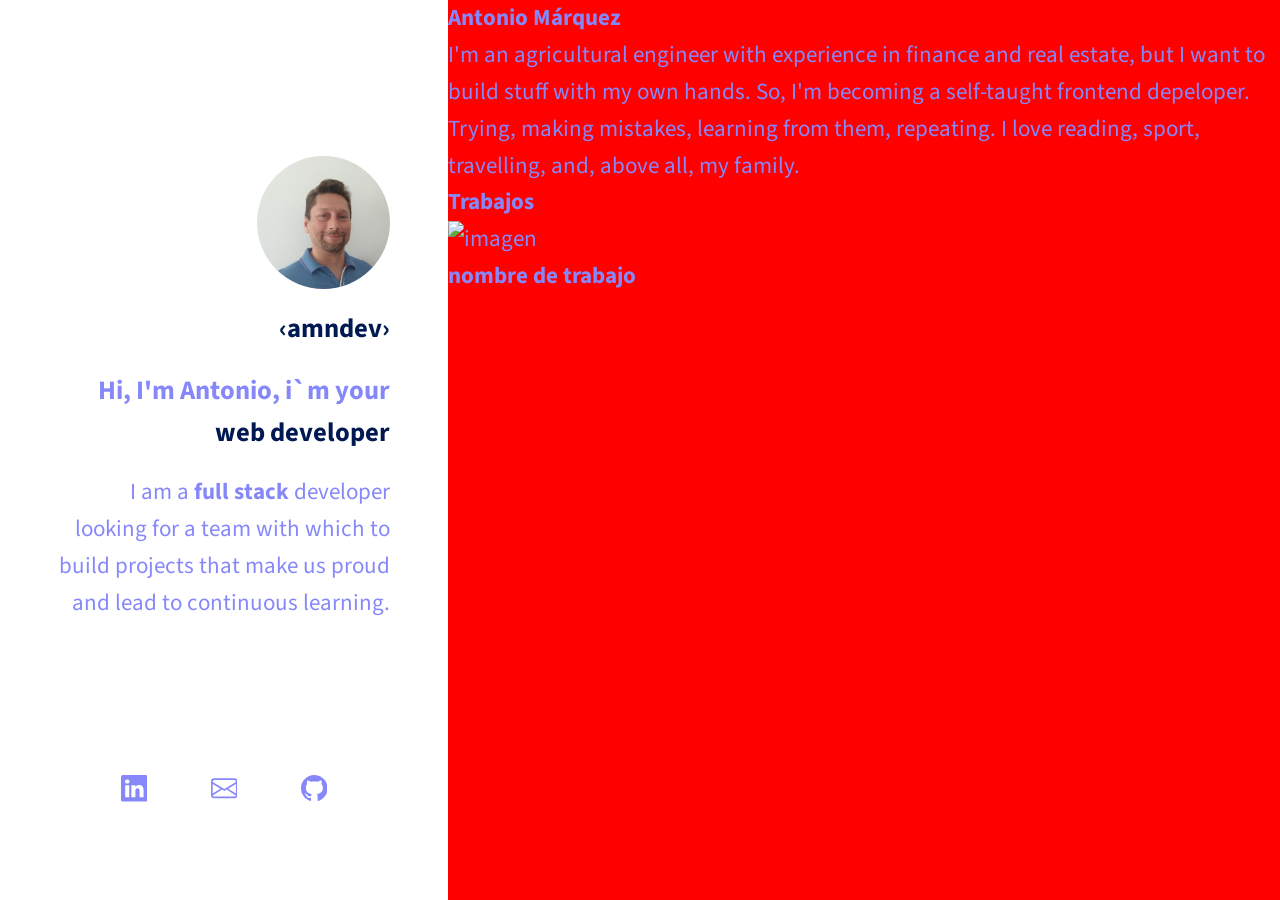
==== commit ae488e34: "mitad izquierda" ====
--- a/index.html
+++ b/index.html
@@ -10,62 +10,27 @@
   <title>AMN porftolio</title>
 </head>
 
-<body>
-  <!-- Cabecera y menú-->
-  <header id="header">
-    <h1>
-      <a href="#top">AMNdev</a>
+<body class="layout">
+
+  <header class="header">
+    <img src="./assets/FotoCV.jpg" alt="Photo" class="img">
+    <h1 class="h1">
+      <a href="" class="a" src="#top">&#8249;amndev&#8250;</a>
     </h1>
-    <nav id="nav">
-      <ul>
-        <li><a href="#about">About</a></li>
-        <li><a href="#portfolio">Portfolio</a></li>
-        <li><a href="#contact">Contact</a></li>
-      </ul>
-    </nav>
+    <h3 class="h3">Hi, I'm Antonio, i`m your <span class="strong">web developer</span></h3>
+    <p class="p">
+      I am a <strong>full stack</strong> developer looking for a team with which to build projects that make us proud
+      and lead to continuous learning.
+    </p>
   </header>
-  <!-- Fin de cabecera y menú -->
-
-  <!-- Inicio Secciones -->
-
-  <!-- sección home -->
-  <section id="home">
-    <h2 class="titulo">Hi, I'm Antonio</h2>
-
-    <span class="icon">
-      <img src="./assets/FotoCV.jpg" alt="image" />
-    </span>
-    <p>
-      I am a frontend developer in training, looking for a team with which to
-      build projects that make us proud and lead to continuous learning.
-    </p>
-
-    <a class="boton" href="#about">
-      <button class="down">
-        <i class="bi bi-chevron-double-down"></i>
-      </button>
-    </a>
-  </section>
-
-  <!-- sección about -->
-  <section id="about">
-    <h2 class="titulo">About Me</h2>
-
-    <!-- <span class="icon">
-          <img src="./assets/foto-provisional.JPG" alt="image" />
-        </span> -->
-    <p>
-      I'm an agricultural engineer with experience in finance and real estate,
-      but I want to build stuff with my own hands. So, I'm becoming a
-      self-taught frontend depeloper. Trying, making mistakes, learning from
-      them, repeating. I love reading, sport, travelling, and, above all, my
-      family.
-    </p>
-    <br />
-    <span class="habilidades">
 
 
-      <div class="grid-item">
+  <main class="main">
+
+    <div class="seccion">
+
+
+      <!-- <div class="grid-item">
         <img src="./assets/html-logo.png" alt="html logo" />
       </div>
       <div class="grid-item">
@@ -100,167 +65,70 @@
       </div>
       <div class="grid-item">
         <img src="./assets/jQuery-logo.png" alt="jQuery logo" />
-      </div>
+      </div> -->
 
 
-    </span>
 
-    <a class="boton" href="#portfolio">
-      <button class="down">
-        <i class="bi bi-chevron-double-down"></i>
-      </button>
-    </a>
-  </section>
-
-  <!-- sección portfolio -->
-  <section id="portfolio">
-    <h2 class="titulo">Portfolio</h2>
-
-    <div class="container">
-
-      <div class="card">
-        <img src="./assets/ecomerce.png" alt="imagen" />
-        <div class="info">
-          <h3>ECommerce App</h3>
-        </div>
-        <div class="overview">
-          <h3>Overview</h3>
-          Made from scratch, powered by Angular 16, excels in efficiency. It harnesses the FakestoreAPI for dynamic
-          data, implements lazy loading for swift content delivery, and SweetAlert 2 adds its touch.
-          <hr />
-
-          <a href="https://github.com/AMNdev/eCommerce-Angular" target="_blank">Github <i
-              class="bi bi-box-arrow-up-right"></i></a>
-          <br />
-          <a href="https://ecommerce-amndev.netlify.app" target="_blank">Deployment <i
-              class="bi bi-box-arrow-up-right"></i></a>
-        </div>
-      </div>
+      <section class="section">
+        <h2 class="h2">Antonio Márquez</h2>
+        <p class="p">
+          I'm an agricultural engineer with experience in finance and real estate,
+          but I want to build stuff with my own hands. So, I'm becoming a
+          self-taught frontend depeloper. Trying, making mistakes, learning from
+          them, repeating. I love reading, sport, travelling, and, above all, my
+          family.
+        </p>
+      </section>
+    </div>
 
 
-      <div class="card">
-        <img src="./assets/Goty.jpg" alt="imagen" />
-        <div class="info">
-          <h3>Game of the Year</h3>
-        </div>
-        <div class="overview">
-          <h3>Overview</h3>
-          Real time voting app using Angular, Firebase hosting and cloud functions, Node, Express. Project from
-          <a href="https://www.udemy.com/course/angular-avanzado-fernando-herrera/" target="_blank">this course</a>
-          <hr>
-          <a href="https://firestore-grafica-8f7c4.web.app/goty" target="_blank">Vote <i
-              class="bi bi-box-arrow-up-right"></i></a>
-          <br />
-          <a href="https://firestore-grafica-8f7c4.web.app/inicio" target="_blank">Ranking <i
-              class="bi bi-box-arrow-up-right"></i></a>
-        </div>
-      </div>
+    <section class="seccion" id="works">
+
+      <h2 class="h2">Trabajos</h2>
 
 
-      <div class="card">
-        <img src="./assets/Adminpro.png" alt="imagen" />
-        <div class="info">
-          <h3>AdminPro</h3>
-        </div>
-        <div class="overview">
-          <h3>Overview</h3>
-          Hospital App with MEAN stack, routes, lazy load, authentication... Project from
-          <a href="https://www.udemy.com/course/angular-avanzado-fernando-herrera/" target="_blank">this course</a>
-          <hr />
-          <a href="https://github.com/AMNdev/angular-adv-adminpro" target="_blank">Frontend <i
-              class="bi bi-box-arrow-up-right"></i></a>
-          <br />
-          <a href="https://github.com/AMNdev/admin-pro-backend" target="_blank">Backend <i
-              class="bi bi-box-arrow-up-right"></i></a>
-        </div>
+      <div class="grid">
+        <article class="article">
+          <img src="#" alt="imagen" class="img" loading="lazy"></img>
+          <h4 class="h4">nombre de trabajo</h4>
+        </article>
       </div>
+    </section>
 
 
-      <div class="card">
-        <img src="./assets/ControlClientes.png" alt="imagen" />
-        <div class="info">
-          <h3>Clients Control</h3>
-        </div>
-        <div class="overview">
-          <h3>Overview</h3>
-          Simple control app with Cloud Firestore, Bootstrap, jQuery, authentication, guards... Project from
-          <a href="https://www.udemy.com/course/angular-de-cero-a-experto-angular-2-framework-javascript-html-css/"
-            target="_blank">this course</a>
-          <hr />
-          <a href="https://control-clientes-2f53d.web.app/" target="_blank">Access <i
-              class="bi bi-box-arrow-up-right"></i></a>
-          <br />
-        </div>
-      </div>
+  </main>
+
+  <footer class="footer">
+    <ul class="ul">
+      <li class="li">
+        <a class="a" rel="nopener noreferrer" href="https://www.linkedin.com/in/antoniomarqueznovella/" target="_blank">
+          <svg xmlns="http://www.w3.org/2000/svg" fill="currentColor" class="svg" viewBox="0 0 16 16">
+            <path
+              d="M0 1.146C0 .513.526 0 1.175 0h13.65C15.474 0 16 .513 16 1.146v13.708c0 .633-.526 1.146-1.175 1.146H1.175C.526 16 0 15.487 0 14.854zm4.943 12.248V6.169H2.542v7.225zm-1.2-8.212c.837 0 1.358-.554 1.358-1.248-.015-.709-.52-1.248-1.342-1.248S2.4 3.226 2.4 3.934c0 .694.521 1.248 1.327 1.248zm4.908 8.212V9.359c0-.216.016-.432.08-.586.173-.431.568-.878 1.232-.878.869 0 1.216.662 1.216 1.634v3.865h2.401V9.25c0-2.22-1.184-3.252-2.764-3.252-1.274 0-1.845.7-2.165 1.193v.025h-.016l.016-.025V6.169h-2.4c.03.678 0 7.225 0 7.225z" />
+          </svg>
+        </a>
+      </li>
+      <li class="li">
+        <a class="a" rel="nopener noreferrer" href="mailto:amarqueznovella@hotmail.com?subject=I_saw_your porfolio" target="_blank">
+          <svg xmlns="http://www.w3.org/2000/svg" fill="currentColor" class="svg" viewBox="0 0 16 16">
+            <path
+              d="M0 4a2 2 0 0 1 2-2h12a2 2 0 0 1 2 2v8a2 2 0 0 1-2 2H2a2 2 0 0 1-2-2zm2-1a1 1 0 0 0-1 1v.217l7 4.2 7-4.2V4a1 1 0 0 0-1-1zm13 2.383-4.708 2.825L15 11.105zm-.034 6.876-5.64-3.471L8 9.583l-1.326-.795-5.64 3.47A1 1 0 0 0 2 13h12a1 1 0 0 0 .966-.741M1 11.105l4.708-2.897L1 5.383z" />
+          </svg>
+        </a>
+      </li>
+      <li class="li">
+        <a href="https://github.com/AMNdev" class="a" rel="nopener noreferrer" target="_blank">
+          <svg xmlns="http://www.w3.org/2000/svg" fill="currentColor" class="svg" viewBox="0 0 16 16">
+            <path
+              d="M8 0C3.58 0 0 3.58 0 8c0 3.54 2.29 6.53 5.47 7.59.4.07.55-.17.55-.38 0-.19-.01-.82-.01-1.49-2.01.37-2.53-.49-2.69-.94-.09-.23-.48-.94-.82-1.13-.28-.15-.68-.52-.01-.53.63-.01 1.08.58 1.23.82.72 1.21 1.87.87 2.33.66.07-.52.28-.87.51-1.07-1.78-.2-3.64-.89-3.64-3.95 0-.87.31-1.59.82-2.15-.08-.2-.36-1.02.08-2.12 0 0 .67-.21 2.2.82.64-.18 1.32-.27 2-.27s1.36.09 2 .27c1.53-1.04 2.2-.82 2.2-.82.44 1.1.16 1.92.08 2.12.51.56.82 1.27.82 2.15 0 3.07-1.87 3.75-3.65 3.95.29.25.54.73.54 1.48 0 1.07-.01 1.93-.01 2.2 0 .21.15.46.55.38A8.01 8.01 0 0 0 16 8c0-4.42-3.58-8-8-8" />
+          </svg>
+        </a>
+      </li>
+    </ul>
 
 
-      <div class="card">
-        <img src="./assets/Tareas.jpg" alt="imagen" />
-        <div class="info">
-          <h3>Tasks App</h3>
-        </div>
-        <div class="overview">
-          <h3>Overview</h3>
-          Simple tasks manager with HTML, CSS and JavaScript. Using Webpack,
-          LocalStorage, SessionStorage. Project from
-          <a href="https://www.udemy.com/course/javascript-fernando-herrera/" target="_blank">this course</a>
-          <hr />
 
-          <a href="https://github.com/AMNdev/tareas-js" target="_blank">Github <i
-              class="bi bi-box-arrow-up-right"></i></a>
-          <br />
-          <a href="https://amndev.github.io/tareas-js/" target="_blank">Deployment <i
-              class="bi bi-box-arrow-up-right"></i></a>
-        </div>
-      </div>
-
-
-    </div>
-
-    <a class="boton" href="#contact">
-      <button class="down">
-        <i class="bi bi-chevron-double-down"></i>
-      </button>
-    </a>
-  </section>
-
-  <!-- sección contacto -->
-  <section id="contact">
-    <h2 class="titulo">Contact</h2>
-    <p>You can contact me with any proposal through these links...</p>
-
-    <div id="social">
-      <div class="enlaces email">
-        <a href="mailto:amarqueznovella@hotmail.com?subject=I+saw+your+porfolio" target="_blank" class="logo">
-          <img src="./assets/email2.png" alt="email" />
-        </a>
-        <p class="overlay">Email</p>
-      </div>
-
-      <div class="enlaces linkedin">
-        <a href="https://www.linkedin.com/in/antoniomarqueznovella/" target="_blank" class="logo">
-          <img src="./assets/linkedin-logo-2.png" alt="LinkedIn" />
-        </a>
-        <p class="overlay">LinkedIn</p>
-      </div>
-    </div>
-
-    <a class="boton" href="#top">
-      <button class="down">
-        <i class="bi bi-chevron-bar-up"></i>
-      </button>
-    </a>
-  </section>
-
-  <!-- Fin de Secciones -->
-  <!-- Fin contenido central -->
-
-  <!--
-         <footer id="footer">
-        <p>© desarrollado por WestDevelop</p>
-        <p>Más en <a href="#">westdevelop.com</a></p>
-      </footer> 
-    -->
+  </footer>
 </body>
 
 </html>
--- a/style.css
+++ b/style.css
@@ -1,11 +1,20 @@
 /* fuentes */
-@import url("https://fonts.googleapis.com/css2?family=JetBrains+Mono&display=swap");
+@import url("https://fonts.googleapis.com/css?family=Source+Sans+Pro:400,400italic");
+
 
 /* variables */
 :root {
-  --letra: #f3cf8c;
   --color1: #001952;
   --color2: #8688fa;
+  --letra: var(--color2);
+
+  --primary-font: "Source Sans Pro", monospace;
+  --big-font-size: clamp(1.2rem, 2.08vw, 1.8rem);
+  --normal-font-size: clamp(0.9rem, 2.08vw, 1.2rem);
+
+  --bg1: red;
+  --bg2: green;
+  --bg3: coral;
 }
 
 /* Configuración general */
@@ -13,326 +22,84 @@
   margin: 0;
   padding: 0;
   box-sizing: border-box;
-  font-size: 1rem;
-  font-family: "JetBrains Mono", monospace;
+  font-size: var(--normal-font-size);
+  font-family: var(--primary-font);
   text-decoration: none;
+  color: var(--letra);
 }
 
 html {
   scroll-behavior: smooth;
-  background: linear-gradient(to bottom right, var(--color1), var(--color2));
-  color: var(--letra);
+  line-height: 1.6;
 }
 
-/* Header y footer */
-
-header {
+.layout {
   width: 100%;
-  height: 10vh;
-  display: flex;
-  justify-content: space-between;
-  align-items: center;
-  position: sticky;
-  top: 0;
-  z-index: 10;
-  background: rgba(0, 0, 0, 0.2);
+  display: grid;
+  grid:
+    "header body"
+    "footer body"
+    / 35% auto;
 }
 
-header a {
-  color: var(--letra);
+.header {
+  grid-area: header;
+  display: flex;
+  flex-direction: column;
+  justify-content: flex-end;
+  align-items: flex-end;
+  padding: 3rem;
+  text-align: right;
 }
 
-header h1 {
-  display: block;
-  margin: 30px;
-  letter-spacing: 1px;
-}
-header h1 a {
-  font-size: x-large;
+.header .img {
+  width: 40%;
+  border-radius: 100%;
+  margin-bottom: 1rem;
 }
 
-header ul {
-  margin-right: 10px;
+.header .h1 .a {
+  font-size: var(--big-font-size);
+  color: var(--color1);
 }
 
-header ul li {
-  margin: 10px;
-  display: inline-block;
+.header .h3 {
+  font-size: var(--big-font-size);
+  align-self: end;
+  margin-top: 1rem;
+  margin-bottom: 1rem;
 }
 
-header a:hover {
-  text-decoration: underline;
-  text-shadow: 0px 1px 5px rgba(0, 0, 0, 0.5);
+.header .strong {
+  font-size: inherit;
+  color: var(--color1);
 }
 
-footer {
-  height: 8vh;
-  text-align: center;
-  display: flex;
-  flex-direction: column;
-  justify-content: center;
+.main {
+  grid-area: body;
+  background-color: var(--bg1);
+  min-height: 100vh;
 }
 
-/* Secciones */
-
-section {
-  height: 100vh;
-  width: 100%;
-  display: flex;
-  flex-direction: column;
-  justify-content: space-between;
-  align-items: center;
-  align-content: center;
-  padding: 50px;
+.footer {
+  grid-area: footer;
+  padding: 0 3rem;
 }
 
-section h2 {
-  margin-top: 10vh;
-  font-size: x-large;
+.footer .ul {
+  margin-top: 5rem;
+  display: flex;
+  flex-wrap: wrap;
+  flex-direction: row;
+  justify-content: space-evenly;
+  list-style-type: none;
 }
 
-section .icon img {
-  height: 20vh;
-  border-radius: 50%;
+.footer .ul .li .a {
+  display: flex;
 }
 
-section p {
-  text-align: center;
-}
-
-button {
-  position: relative;
-  height: 50px;
-  width: 50px;
-  cursor: pointer;
-  font-size: larger;
-  background-color: transparent;
-  border-radius: 50%;
-  border: none;
-  color: var(--letra);
-  padding: 10px;
-  text-align: center;
-  text-decoration: none;
-  display: block;
-  font-size: 16px;
-  transition: 0.5s;
-}
-
-button:hover {
-  background: rgba(255, 255, 255, 0.3);
-}
-
-.icon {
-  height: 100px;
-}
-
-#home {
-  height: 90vh;
-}
-
-/* About */
-
-.habilidades {
-  width: 80vw;
-  height: 20vh;
-  display: grid;
-  grid-template-columns: auto auto auto auto;
-  gap: 10px;
-  /* justify-content: space-between; */
-  /* justify-content: center; */
-  justify-content: space-evenly;
-  align-content: center;
-}
-
-.grid-item {
-  height: 80px;
-  width: 80px;
-  display: flex;
-  justify-content: center;
-}
-
-.grid-item img {
-  height: 100%;
-}
-
-/* tarjetas Portfolio*/
-
-.container {
-  align-self: center;
-  display: flex;
-  flex-wrap: wrap;
-  justify-content: space-around;
-  overflow: auto;
-  border-radius: 5px;
-  box-shadow: 2px 2px 5px black;
-}
-
-.card {
-  width: 20vw;
-  min-width: 250px;
-  margin: 1rem;
-  background-color: red;
-  box-shadow: 0 4px 5px rgba(0, 0, 0, 0.2);
-  position: relative;
-  overflow: hidden;
-  border-radius: 3px;
-}
-.card img {
-  width: 100%;
-}
-.info {
-  color: #eee;
-  display: flex;
-  align-items: center;
-  justify-content: space-between;
-  padding: 0.5rem 1rem 1rem;
-  letter-spacing: 0.5px;
-}
-.info h3 {
-  margin-top: 0;
-}
-
-.overview {
-  background-color: #fff;
-  color: var(--color1);
-  padding: 2rem;
-  position: absolute;
-  left: 0;
-  bottom: 0;
-  right: 0;
-  max-height: 100%;
-  transform: translateY(101%);
-  transition: transform 0.3s ease-in;
-  overflow: auto;
-}
-.card:hover .overview {
-  transform: translateY(0);
-}
-
-/* contacto */
-
-#social {
-  height: 50vh;
-  display: flex;
-  flex-direction: column;
-  align-content: center;
-  justify-content: space-around;
-}
-
-#social a {
-  text-decoration: none;
-  font-size: 30px;
-  margin: 10px 0 20px 20px;
-}
-
-.enlaces {
-  width: 100%;
-  align-items: baseline;
-  margin: 30px;
-}
-
-.logo img {
-  height: 100px;
-  opacity: 0.9;
-}
-
-#social .overlay {
-  letter-spacing: 1px;
-  text-shadow: 0px 0px 1px #ccc;
-  margin: -51px 0px 0px 70px;
-  cursor: pointer;
-  transform: translate(-40%, -100%);
-  opacity: 0;
-  transition: all 400ms ease-in;
-}
-#social div:hover .overlay {
-  opacity: 1;
-  transform: translate(100%, -100%);
-}
-
-/* media query 441px tablet */
-/* enlaces contacto aparecerán debajo */
-@media screen and (max-width: 441px) {
-  header {
-    padding-top: 5px;
-    flex-direction: column;
-    align-content: space-around;
-    justify-content: center;
-  }
-  header h1 {
-    margin: 3px;
-  }
-  header h1 a {
-    font-size: large;
-  }
-
-  header ul {
-    margin-right: 2px;
-  }
-
-  header ul li {
-    display: inline-block;
-  }
-
-  section {
-    padding: 15px;
-  }
-  p {
-    font-size: small;
-    flex-direction: column;
-    justify-content: center;
-  }
-
-  .habilidades {
-    width: 100vw;
-    height: 20vh;
-    justify-content: space-between;
-    align-content: center;
-  }
-
-  .grid-item {
-    height: 40px;
-    width: 40px;
-    margin: 10px;
-  }
-
-  .card {
-    min-width: 200px;
-  }
-
-  #social .overlay {
-    margin-top: 5px;
-    letter-spacing: 1px;
-    text-shadow: 0px 0px 1px #ccc;
-    cursor: pointer;
-    transform: translate(-10%, -0%);
-    opacity: 1;
-    transition: none;
-  }
-  #social div:hover .overlay {
-    opacity: 1;
-    transform: none;
-  }
-}
-
-/* media query 1400px pantalla grande */
-@media screen and (min-width: 1400px) {
-  body {
-    width: 80vw;
-    margin: 0 auto;
-    /* padding-top: 5px;
-    flex-direction: column;
-    align-content: space-around;
-    justify-content: center; */
-  }
-  section {
-    padding: 0;
-    justify-content: space-around;
-  }
-
-  .card {
-    width: 15vw;
-   
-    
-  }
-}
+.footer .ul .li .a .svg {
+  width: var(--big-font-size);
+  height: var(--big-font-size);
+}
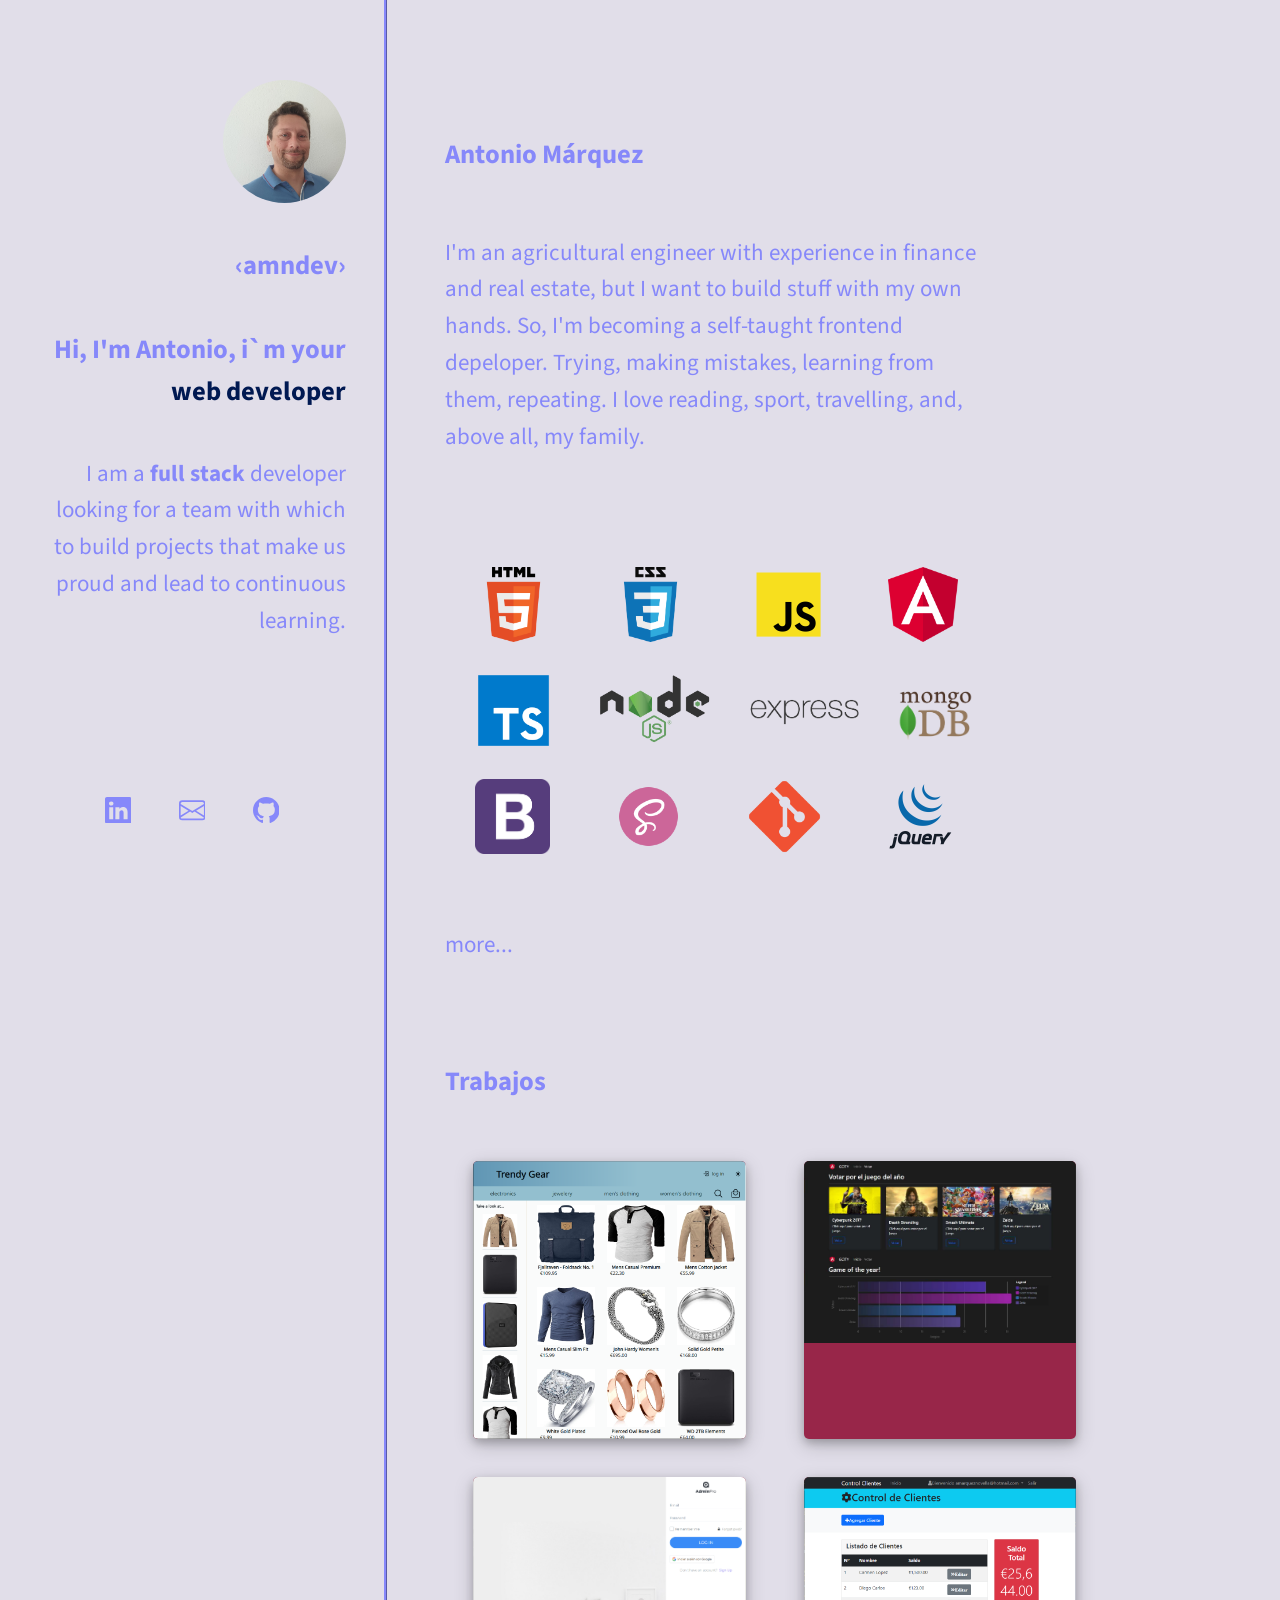
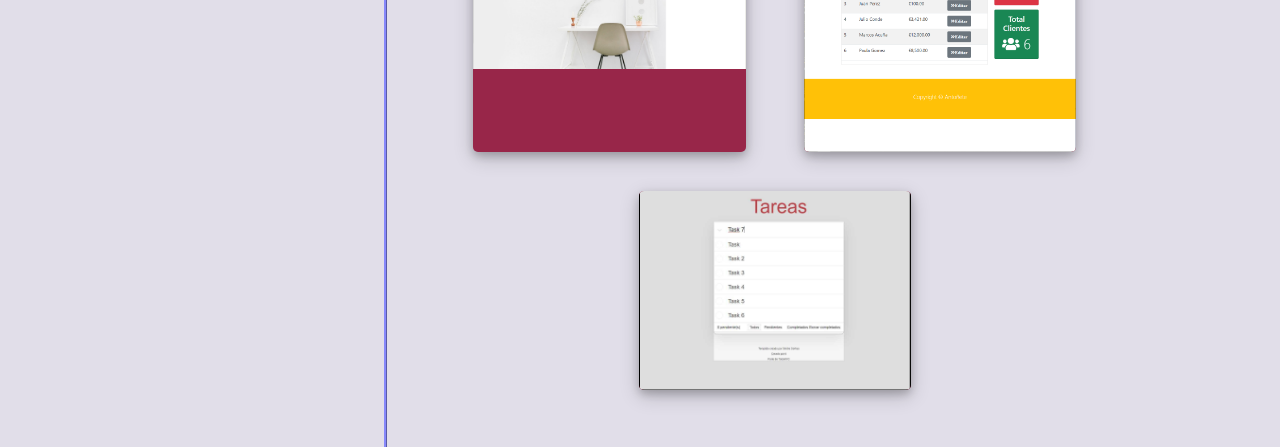
==== commit 0a5e5814: "Desktop design complete" ====
--- a/index.html
+++ b/index.html
@@ -27,71 +27,45 @@
 
   <main class="main">
 
-    <div class="seccion">
+    <section class="section">
+      <h2 class="h2">Antonio Márquez</h2>
+      <p class="p">
+        I'm an agricultural engineer with experience in finance and real estate,
+        but I want to build stuff with my own hands. So, I'm becoming a
+        self-taught frontend depeloper. Trying, making mistakes, learning from
+        them, repeating. I love reading, sport, travelling, and, above all, my
+        family.
+      </p>
+      <div class="skills">
+        <img class="img" src="./assets/html-logo.png" alt="html logo" />
+        <img class="img" src="./assets/css-logo.png" alt="css logo" />
+        <img class="img" src="./assets/javascript-logo.png" alt="javascript logo" />
+        <img class="img" src="./assets/angular-logo.png" alt="angular logo" />
+        <img class="img" src="./assets/Typescript-logo.png" alt="Typesrcript logo" />
+        <img class="img" src="./assets/nodeJS-logo.png" alt="nodeJS logo" />
+        <img class="img" src="./assets/express-logo.png" alt="Express logo" />
+        <img class="img" src="./assets/mongodb-logo-cuadrado.png" alt="MongoDB logo" />
+        <img class="img" src="./assets/bootstrap-logo.png" alt="Bootrstrap logo" />
+        <img class="img" src="./assets/sass-logo.png" alt="Sass logo" />
+        <img class="img" src="./assets/github-cuadrado-logo.png" alt="Github logo" />
+        <img class="img" src="./assets/jQuery-logo.png" alt="jQuery logo" />
+      </div>
+
+      <a href="#works" class="a">more...</a>
+    </section>
 
 
-      <!-- <div class="grid-item">
-        <img src="./assets/html-logo.png" alt="html logo" />
-      </div>
-      <div class="grid-item">
-        <img src="./assets/css-logo.png" alt="css logo" />
-      </div>
-      <div class="grid-item">
-        <img src="./assets/javascript-logo.png" alt="javascript logo" />
-      </div>
-      <div class="grid-item">
-        <img src="./assets/angular-logo.png" alt="angular logo" />
-      </div>
-      <div class="grid-item">
-        <img src="./assets/Typescript-logo.png" alt="Typesrcript logo" />
-      </div>
-      <div class="grid-item">
-        <img src="./assets/nodeJS-logo.png" alt="nodeJS logo" />
-      </div>
-      <div class="grid-item">
-        <img src="./assets/express-logo.png" alt="Express logo" />
-      </div>
-      <div class="grid-item">
-        <img src="./assets/mongodb-logo-cuadrado.png" alt="MongoDB logo" />
-      </div>
-      <div class="grid-item">
-        <img src="./assets/bootstrap-logo.png" alt="Bootrstrap logo" />
-      </div>
-      <div class="grid-item">
-        <img src="./assets/sass-logo.png" alt="Sass logo" />
-      </div>
-      <div class="grid-item">
-        <img src="./assets/github-cuadrado-logo.png" alt="Github logo" />
-      </div>
-      <div class="grid-item">
-        <img src="./assets/jQuery-logo.png" alt="jQuery logo" />
-      </div> -->
-
-
-
-      <section class="section">
-        <h2 class="h2">Antonio Márquez</h2>
-        <p class="p">
-          I'm an agricultural engineer with experience in finance and real estate,
-          but I want to build stuff with my own hands. So, I'm becoming a
-          self-taught frontend depeloper. Trying, making mistakes, learning from
-          them, repeating. I love reading, sport, travelling, and, above all, my
-          family.
-        </p>
-      </section>
-    </div>
-
-
-    <section class="seccion" id="works">
+    <section class="section" id="works">
 
       <h2 class="h2">Trabajos</h2>
 
 
-      <div class="grid">
-        <article class="article">
-          <img src="#" alt="imagen" class="img" loading="lazy"></img>
-          <h4 class="h4">nombre de trabajo</h4>
-        </article>
+      <div class="works">
+        <!-- The Modal -->
+        <div id="myModal" class="modal">
+          <span id="closeModal" class="close">&times;</span>
+        </div>
+
       </div>
     </section>
 
@@ -109,7 +83,8 @@
         </a>
       </li>
       <li class="li">
-        <a class="a" rel="nopener noreferrer" href="mailto:amarqueznovella@hotmail.com?subject=I_saw_your porfolio" target="_blank">
+        <a class="a" rel="nopener noreferrer" href="mailto:amarqueznovella@hotmail.com?subject=I_saw_your porfolio"
+          target="_blank">
           <svg xmlns="http://www.w3.org/2000/svg" fill="currentColor" class="svg" viewBox="0 0 16 16">
             <path
               d="M0 4a2 2 0 0 1 2-2h12a2 2 0 0 1 2 2v8a2 2 0 0 1-2 2H2a2 2 0 0 1-2-2zm2-1a1 1 0 0 0-1 1v.217l7 4.2 7-4.2V4a1 1 0 0 0-1-1zm13 2.383-4.708 2.825L15 11.105zm-.034 6.876-5.64-3.471L8 9.583l-1.326-.795-5.64 3.47A1 1 0 0 0 2 13h12a1 1 0 0 0 .966-.741M1 11.105l4.708-2.897L1 5.383z" />
@@ -129,6 +104,8 @@
 
 
   </footer>
+
+  <script src="./script.js"></script>
 </body>
 
 </html>
--- a/style.css
+++ b/style.css
@@ -6,11 +6,13 @@
 :root {
   --color1: #001952;
   --color2: #8688fa;
+  --color3: #e1dee9;
+  --color4: #982649;
   --letra: var(--color2);
 
   --primary-font: "Source Sans Pro", monospace;
-  --big-font-size: clamp(1.2rem, 2.08vw, 1.8rem);
-  --normal-font-size: clamp(0.9rem, 2.08vw, 1.2rem);
+  --big-font-size: clamp(1.0rem, 2.08vw, 1.8rem);
+  --normal-font-size: clamp(0.7rem, 2.08vw, 1.2rem);
 
   --bg1: red;
   --bg2: green;
@@ -31,43 +33,41 @@
 html {
   scroll-behavior: smooth;
   line-height: 1.6;
-}
-
-.layout {
-  width: 100%;
-  display: grid;
-  grid:
-    "header body"
-    "footer body"
-    / 35% auto;
-}
+  background: var(--color3);
+}
+
 
 .header {
-  grid-area: header;
+  position: fixed;
+  top: 0;
+  left: 0;
+  width: 30%;
+  height: 80vh;
   display: flex;
   flex-direction: column;
-  justify-content: flex-end;
+  justify-content: space-evenly;
   align-items: flex-end;
-  padding: 3rem;
+  padding: 2rem;
   text-align: right;
 }
 
 .header .img {
+  background: var(--bg1);
   width: 40%;
   border-radius: 100%;
-  margin-bottom: 1rem;
-}
-
-.header .h1 .a {
-  font-size: var(--big-font-size);
-  color: var(--color1);
+}
+
+.header .a {
+  font-size: var(--big-font-size);
+  transition: .3s ease;
+}
+.header .a:hover{
+  color: var(--color4);
 }
 
 .header .h3 {
   font-size: var(--big-font-size);
   align-self: end;
-  margin-top: 1rem;
-  margin-bottom: 1rem;
 }
 
 .header .strong {
@@ -75,19 +75,124 @@
   color: var(--color1);
 }
 
+
 .main {
-  grid-area: body;
-  background-color: var(--bg1);
+  border-left: 3px ridge var(--color2);
+  position: absolute;
+  right: 0;
+  width: 70%;
+  overflow: hidden;
+}
+
+.section {
   min-height: 100vh;
-}
+  padding: 3rem;
+  width: 100%;
+}
+
+.section .h2 {
+  font-size: var(--big-font-size);
+  margin-top: 4rem;
+}
+
+.section .p {
+  margin-top: 3rem;
+  width: 70%;
+  font-size: var(--normal-font-size);
+}
+
+.skills {
+  margin-top: 5rem;
+  max-width: 70%;
+  display: flex;
+  flex-direction: row;
+  flex-wrap: wrap;
+  justify-content: space-around;
+}
+
+.skills .img {
+  height: 75px;
+  margin: .8rem;
+}
+
+.section .a {
+  font-size: var(--normal-font-size);
+  position: absolute;
+  margin-top: 3rem;
+}
+
+.works {
+  margin-top: 3rem;
+  margin-left: 1rem;
+  max-width: 80%;
+  display: flex;
+  flex-flow: row wrap;
+  justify-content: space-around;
+  gap: 2rem;
+}
+
+.works .article {
+  position: relative;
+  border-radius: 5px;
+  overflow: hidden;
+  min-width: 200px;
+  width: calc(50% - 2rem);
+  height: auto;
+  max-height: 300px;
+  background: var(--color4);
+  box-shadow: 0 4px 8px 0 rgba(0, 0, 0, 0.2), 0 6px 20px 0 rgba(0, 0, 0, 0.19);
+  cursor: pointer;
+}
+
+.works .article .img {
+  display: block;
+  left: 0;
+  top: 0;
+  width: 100%;
+  max-height: 100%;
+  transition: .5s ease;
+}
+
+.works .article .h4 {
+  position: absolute;
+  top: 150%;
+  left: 50%;
+  transform: translate(-50%, -50%);
+  text-align: center;
+  font-size: var(--big-font-size);
+  color: var(--color3);
+  transition: .5s ease;
+}
+
+.works .article:hover .img {
+  opacity: .3;
+}
+
+.works .article:hover .h4 {
+  top: 50%;
+
+}
+
+
+
+
+
 
 .footer {
-  grid-area: footer;
+  position: fixed;
+  bottom: 0;
+  left: 0;
+  width: 30%;
+  height: 20vh;
   padding: 0 3rem;
+  display: flex;
+  align-items: center;
+  justify-content: center;
 }
 
 .footer .ul {
-  margin-top: 5rem;
+  width: 100%;
+  /* background-color: var(--color1); */
   display: flex;
   flex-wrap: wrap;
   flex-direction: row;
@@ -102,4 +207,105 @@
 .footer .ul .li .a .svg {
   width: var(--big-font-size);
   height: var(--big-font-size);
+  transition: .3s ease;
+}
+
+.footer .a:hover .svg {
+  fill: var(--color4);
+}
+
+.modal {
+  position: fixed;
+  z-index: 1;
+  left: 100%;
+  top: 0;
+  width: 100%;
+  height: 100%;
+  overflow: auto;
+  background-color: rgba(0, 0, 0, 0.2);
+  /* display: hidden; */
+  display: grid;
+  place-items: center;
+  opacity: 0;
+  transition: all 0.4s ease-in-out;
+  
+}
+
+.modal.visible{
+  left: 0;
+  /* display: grid; */
+  opacity: 1;
+  }
+
+.modal::before {
+  content: '';
+  position: absolute;
+  top: 0;
+  left: 0;
+  width: 100%;
+  height: 100%;
+  z-index: -1;
+  background: var(--color1);
+  /* transition: all 5s ease; */
+  opacity: .9;
+  /* transition: all 2s; */
+}
+
+.modal-content {
+  
+  border-radius: 5px;
+  background-color: var(--color3);
+  max-width: 60%;
+  max-height: 100vh;
+
+  overflow: hidden;
+  text-align: center;
+}
+
+.modal-content .img {
+  border-radius: 5px 5px 0 0;
+  display: block;
+  margin: 1rem auto;
+  max-width: 80%;
+  max-height: 70vh;
+}
+
+.modal-content #description {
+  width: 80%;
+  margin: 1rem auto;
+  color: var(--color1);
+}
+
+.modal-content .modal-links {
+  margin-bottom: .5rem;
+}
+
+.modal-content a,i {
+  padding: .1rem;
+  transition: .3s ease;
+}
+
+.modal-content a:hover {
+  color: var(--color4);
+  text-decoration: underline;
+}
+
+.modal-content a:hover i {
+  color: var(--color4);
+}
+
+.close {
+  position: absolute;
+  top: 0;
+  right: 5rem;
+  color: var(--color3);
+  font-size: var(--big-font-size);
+  transition: .3s ease;
+}
+
+.close:hover,
+.close:focus {
+  color: var(--color4);
+  text-decoration: none;
+  cursor: pointer;
 }
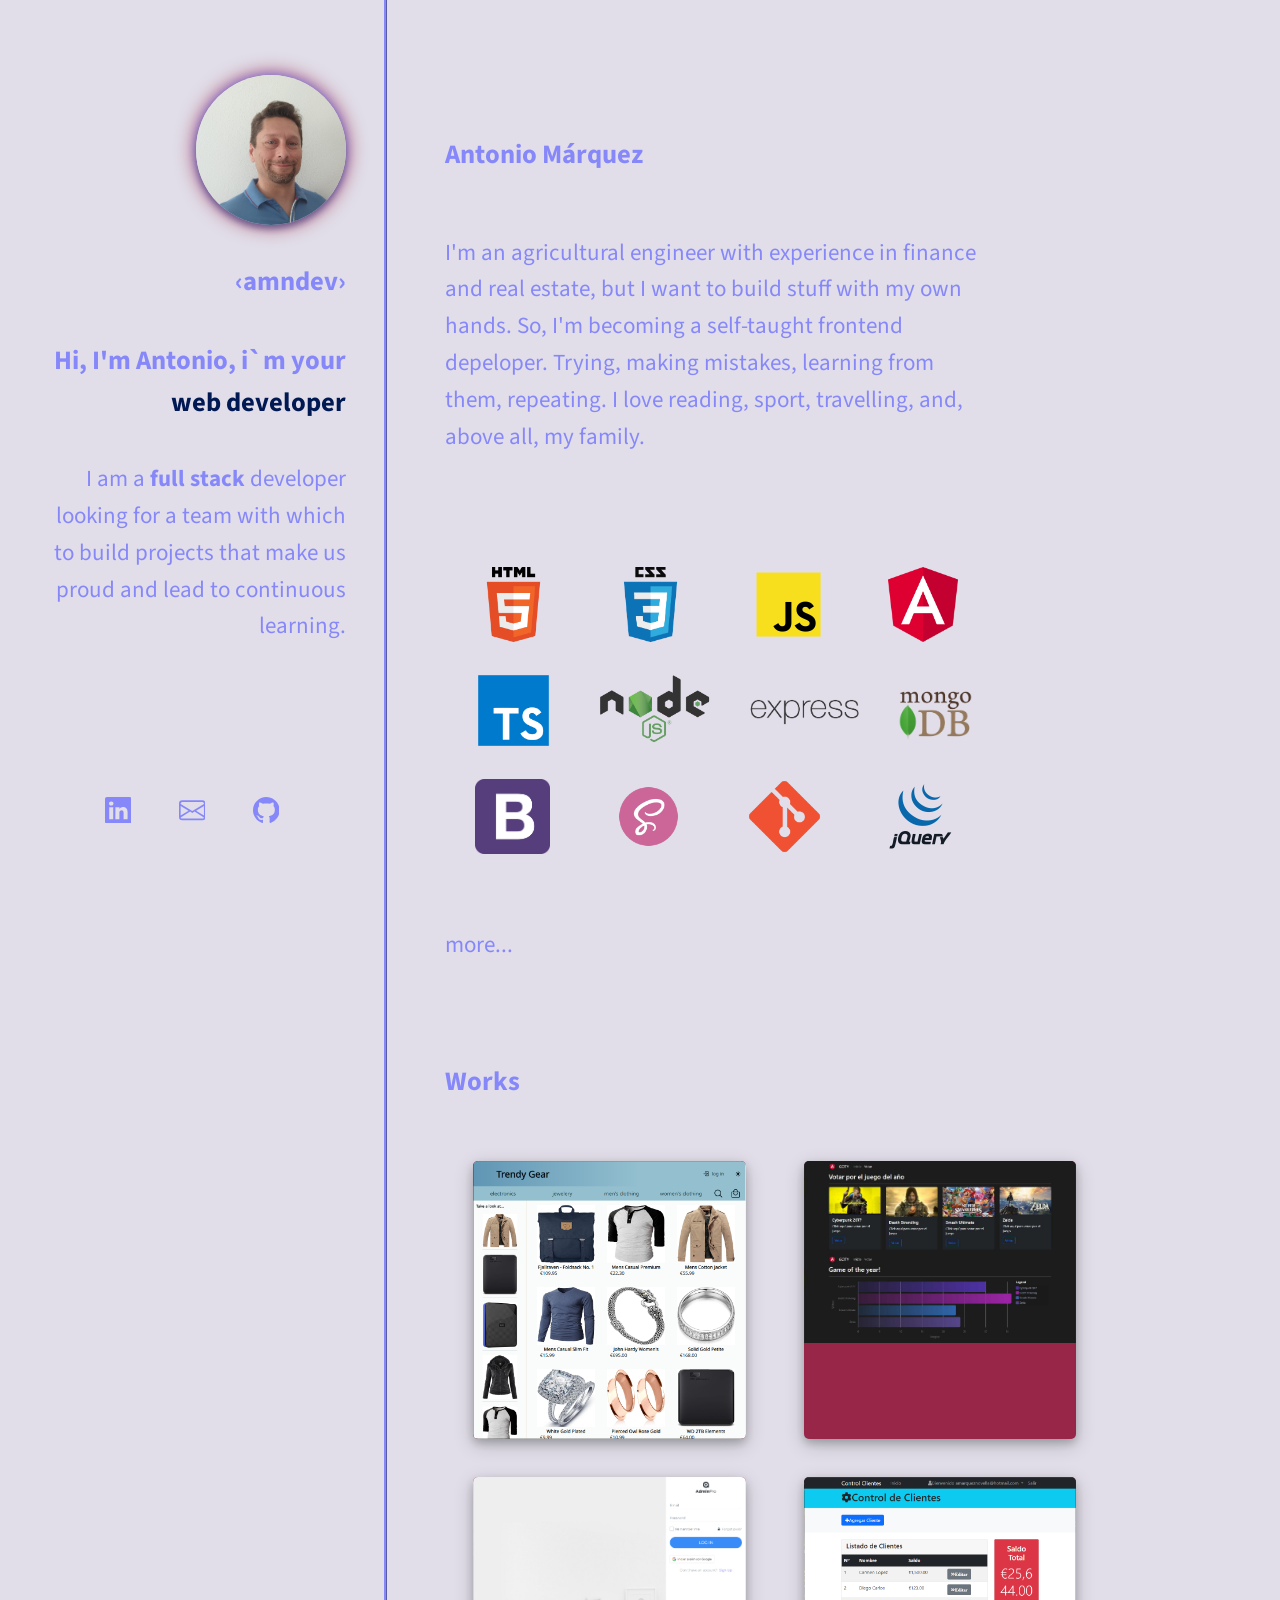
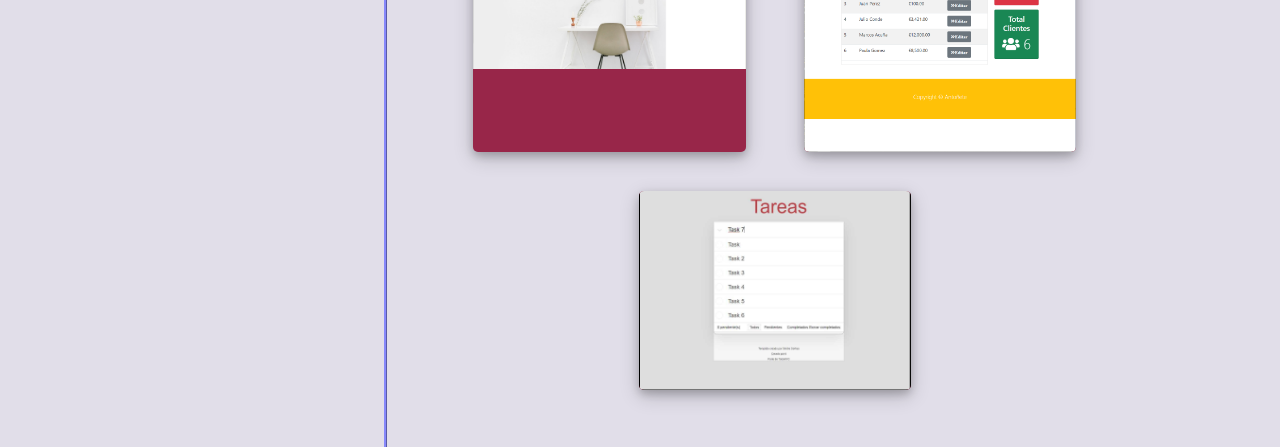
==== commit 713501dc: "mobile design complete" ====
--- a/index.html
+++ b/index.html
@@ -57,12 +57,12 @@
 
     <section class="section" id="works">
 
-      <h2 class="h2">Trabajos</h2>
+      <h2 class="h2">Works</h2>
 
 
       <div class="works">
         <!-- The Modal -->
-        <div id="myModal" class="modal">
+        <div id="myModal" class="modal ">
           <span id="closeModal" class="close">&times;</span>
         </div>
 
--- a/style.css
+++ b/style.css
@@ -52,16 +52,32 @@
 }
 
 .header .img {
-  background: var(--bg1);
-  width: 40%;
-  border-radius: 100%;
+  width: 150px;
+  height: 150px;
+  border-radius: 50%;
+  transition: .3s ease-in-out;
+  box-shadow:
+    0 4px 6px rgba(0, 0, 0, 0.3),
+    0 0 10px var(--color2),
+    0 0 20px var(--color4);
+
+}
+
+.header .img:hover {
+  scale: 1.3;
+  transform: rotate(355deg);
+  box-shadow:
+    0 8px 10px rgba(0, 0, 0, 0.4),
+    0 0 20px var(--color2),
+    0 0 40px var(--color4);
 }
 
 .header .a {
   font-size: var(--big-font-size);
   transition: .3s ease;
 }
-.header .a:hover{
+
+.header .a:hover {
   color: var(--color4);
 }
 
@@ -173,11 +189,6 @@
 
 }
 
-
-
-
-
-
 .footer {
   position: fixed;
   bottom: 0;
@@ -192,7 +203,6 @@
 
 .footer .ul {
   width: 100%;
-  /* background-color: var(--color1); */
   display: flex;
   flex-wrap: wrap;
   flex-direction: row;
@@ -211,6 +221,7 @@
 }
 
 .footer .a:hover .svg {
+  scale: 1.2;
   fill: var(--color4);
 }
 
@@ -223,19 +234,16 @@
   height: 100%;
   overflow: auto;
   background-color: rgba(0, 0, 0, 0.2);
-  /* display: hidden; */
   display: grid;
   place-items: center;
   opacity: 0;
   transition: all 0.4s ease-in-out;
-  
-}
-
-.modal.visible{
+}
+
+.modal.visible {
   left: 0;
-  /* display: grid; */
   opacity: 1;
-  }
+}
 
 .modal::before {
   content: '';
@@ -246,18 +254,14 @@
   height: 100%;
   z-index: -1;
   background: var(--color1);
-  /* transition: all 5s ease; */
   opacity: .9;
-  /* transition: all 2s; */
 }
 
 .modal-content {
-  
   border-radius: 5px;
   background-color: var(--color3);
   max-width: 60%;
   max-height: 100vh;
-
   overflow: hidden;
   text-align: center;
 }
@@ -308,4 +312,125 @@
   color: var(--color4);
   text-decoration: none;
   cursor: pointer;
+}
+
+/* ****************************************************** */
+@media (max-width: 660px) {
+  :root {
+    --big-font-size: 1.9rem;
+    --normal-font-size: 1.1rem;
+  }
+
+  .header {
+    position: relative;
+    width: 100%;
+    height: max-content;
+    padding: 1rem;
+  }
+
+  .header .img {
+    width: 100px;
+    height: 100px;
+    margin-bottom: 1rem;
+  }
+
+  .header .a {
+    margin-bottom: 1rem;
+  }
+
+  .header .h3 {
+    margin-bottom: 1rem;
+  }
+
+  .main {
+    border-left: none;
+    padding: 1rem;
+    position: relative;
+    width: 100%;
+    margin: 0;
+  }
+
+  .section {
+    min-height: auto;
+    padding: 0;
+    width: 100%;
+    margin-bottom: 2rem;
+  }
+
+  .section .h2 {
+    margin: 1rem;
+  }
+
+  .section .p {
+    margin: 0 auto;
+    width: 100%;
+  }
+
+  .section .a {
+    display: none;
+  }
+
+  .skills {
+    margin-top: 1rem;
+    margin-bottom: 3rem;
+    max-width: 100%;
+    justify-content: space-evenly;
+  }
+
+  .skills .img {
+    height: 45px;
+    margin: .5rem;
+  }
+
+  .works {
+    margin: 0;
+    margin-top: 1rem;
+    max-width: 100%;
+  }
+
+  .close {
+    position: absolute;
+    top: 2rem;
+    right: 2rem;
+  }
+
+  .works .article {
+    min-width: 200px;
+    width: 100%;
+  }
+
+  .modal-content {
+    max-width: 90%;
+    max-height: 100vh;
+  }
+
+  .modal-content .img {
+    margin: 1rem auto;
+    max-width: 90%;
+    max-height: 50vh;
+  }
+
+  .modal-content #description {
+    width: 100%;
+    margin: 1rem auto;
+  }
+
+  .modal-content .modal-links {
+    margin-bottom: .5rem;
+    display: flex;
+    flex-flow: row wrap;
+    justify-content: space-around;
+  }
+
+  .modal-content a, i {
+    padding: 0;
+    transition: .3s ease;
+  }
+
+  .footer {
+    position: relative;
+    width: 100%;
+    height: auto;
+    padding: 1rem;
+  }
 }
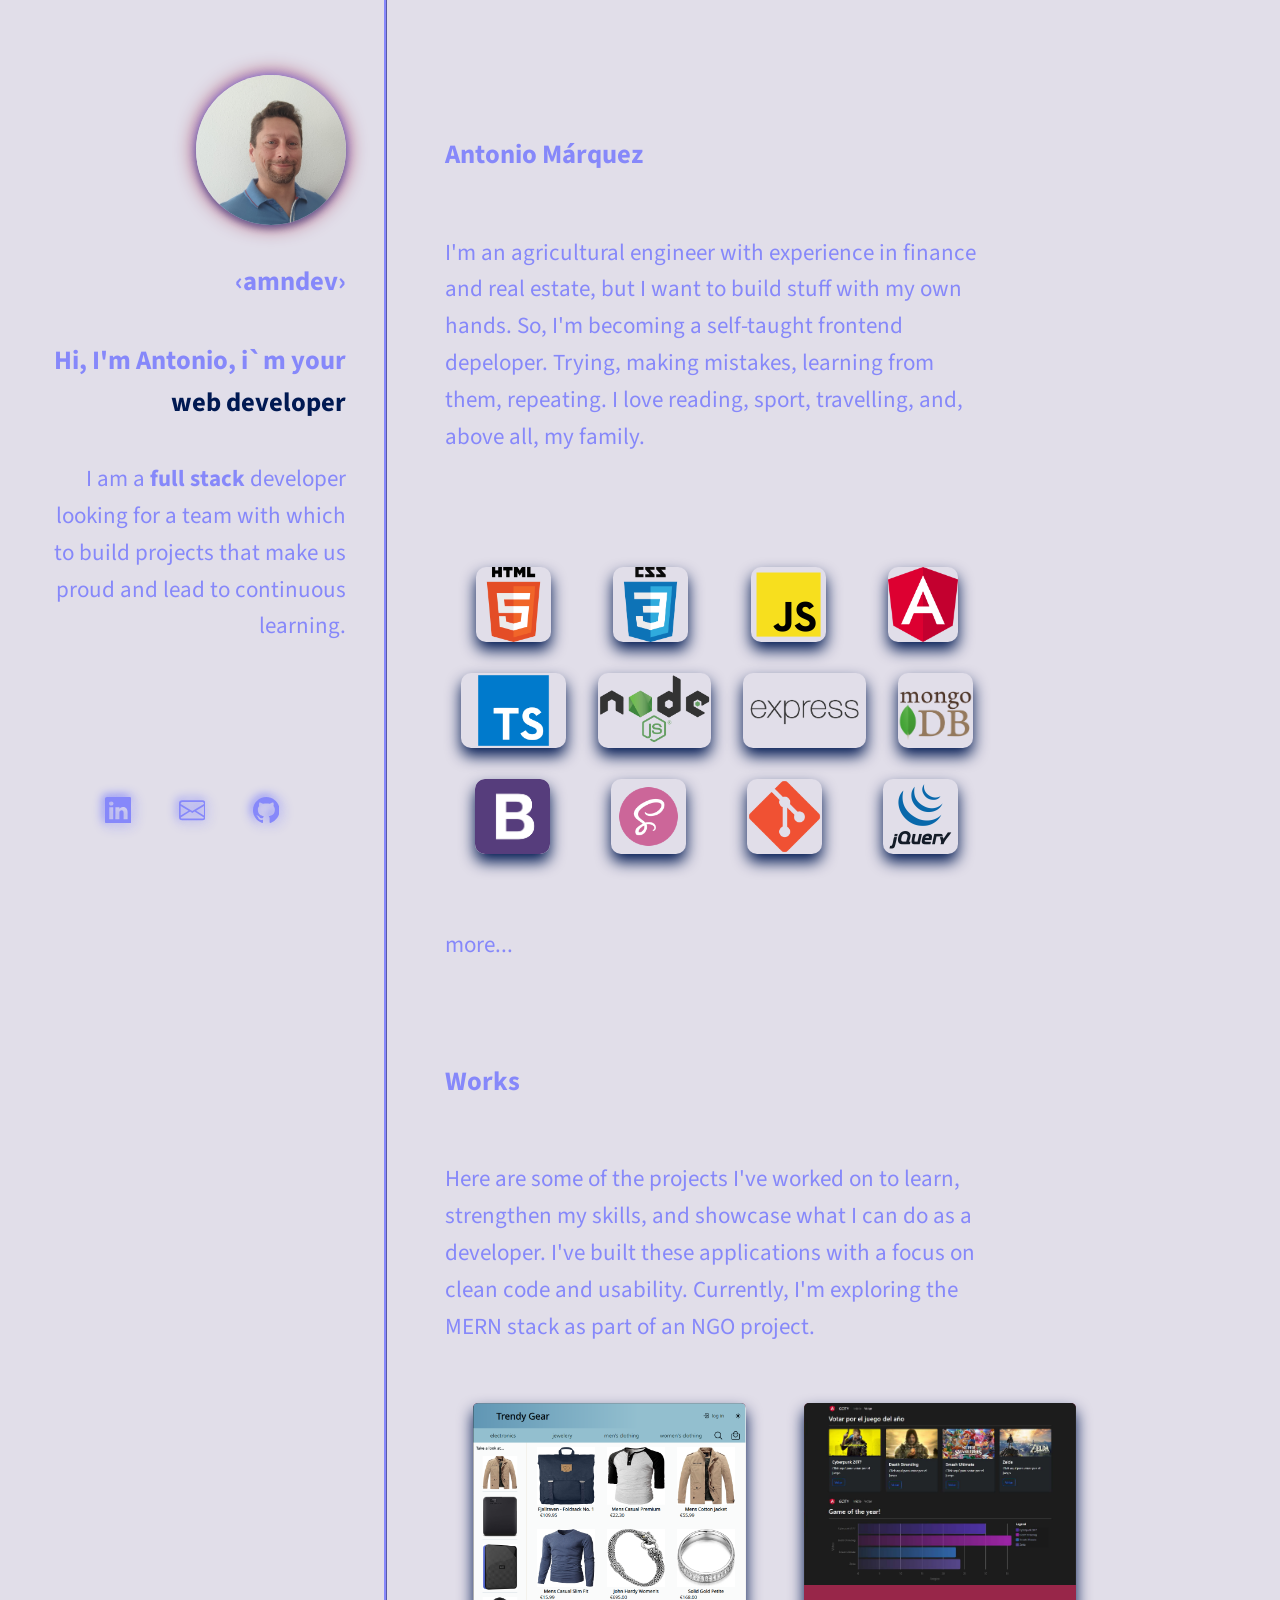
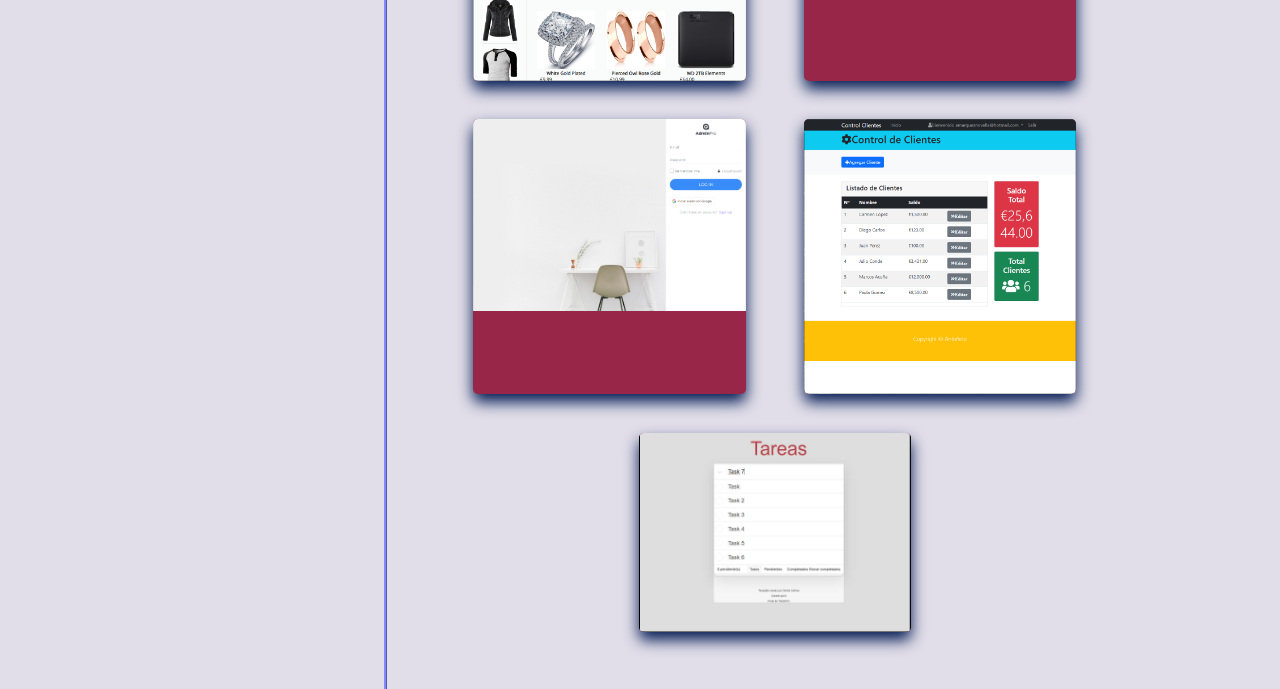
==== commit 1085df6c: "links shadows - works text" ====
--- a/index.html
+++ b/index.html
@@ -59,6 +59,12 @@
 
       <h2 class="h2">Works</h2>
 
+      <p class="p">
+        Here are some of the projects I've worked on to learn, strengthen my skills, and showcase what I can do as a developer.
+        I've built these applications with a focus on clean code and usability.
+        Currently, I'm exploring the MERN stack as part of an NGO project.
+      </p>
+
 
       <div class="works">
         <!-- The Modal -->
--- a/style.css
+++ b/style.css
@@ -129,6 +129,14 @@
 .skills .img {
   height: 75px;
   margin: .8rem;
+  border-radius: 10px;
+  transition: transform 0.3s ease, box-shadow 0.3s ease;
+  box-shadow: 0px 8px 15px var(--color1), 0px 4px 6px var(--color3);
+}
+
+.skills .img:hover {
+  transform: scale(1.1);
+  box-shadow: 0px 12px 20px var(--color4), 0px 6px 10px var(--color2);
 }
 
 .section .a {
@@ -156,7 +164,8 @@
   height: auto;
   max-height: 300px;
   background: var(--color4);
-  box-shadow: 0 4px 8px 0 rgba(0, 0, 0, 0.2), 0 6px 20px 0 rgba(0, 0, 0, 0.19);
+  transition: box-shadow 0.3s ease;
+  box-shadow: 0px 8px 15px var(--color1), 0px 4px 6px var(--color3);
   cursor: pointer;
 }
 
@@ -180,13 +189,16 @@
   transition: .5s ease;
 }
 
+.works .article:hover {
+  box-shadow: 0px 12px 20px var(--color4), 0px 6px 10px var(--color2);
+}
+
 .works .article:hover .img {
   opacity: .3;
 }
 
 .works .article:hover .h4 {
   top: 50%;
-
 }
 
 .footer {
@@ -218,11 +230,13 @@
   width: var(--big-font-size);
   height: var(--big-font-size);
   transition: .3s ease;
+  filter: drop-shadow(3px 3px 5px var(--color3)) drop-shadow(-2px -2px 4px var(--color2));
 }
 
 .footer .a:hover .svg {
-  scale: 1.2;
+  scale: 1.3;
   fill: var(--color4);
+  filter: drop-shadow(4px 4px 8px var(--color1)) drop-shadow(-4px -4px 8px var(--color4));
 }
 
 .modal {
@@ -284,7 +298,8 @@
   margin-bottom: .5rem;
 }
 
-.modal-content a,i {
+.modal-content a,
+i {
   padding: .1rem;
   transition: .3s ease;
 }
@@ -422,7 +437,8 @@
     justify-content: space-around;
   }
 
-  .modal-content a, i {
+  .modal-content a,
+  i {
     padding: 0;
     transition: .3s ease;
   }
